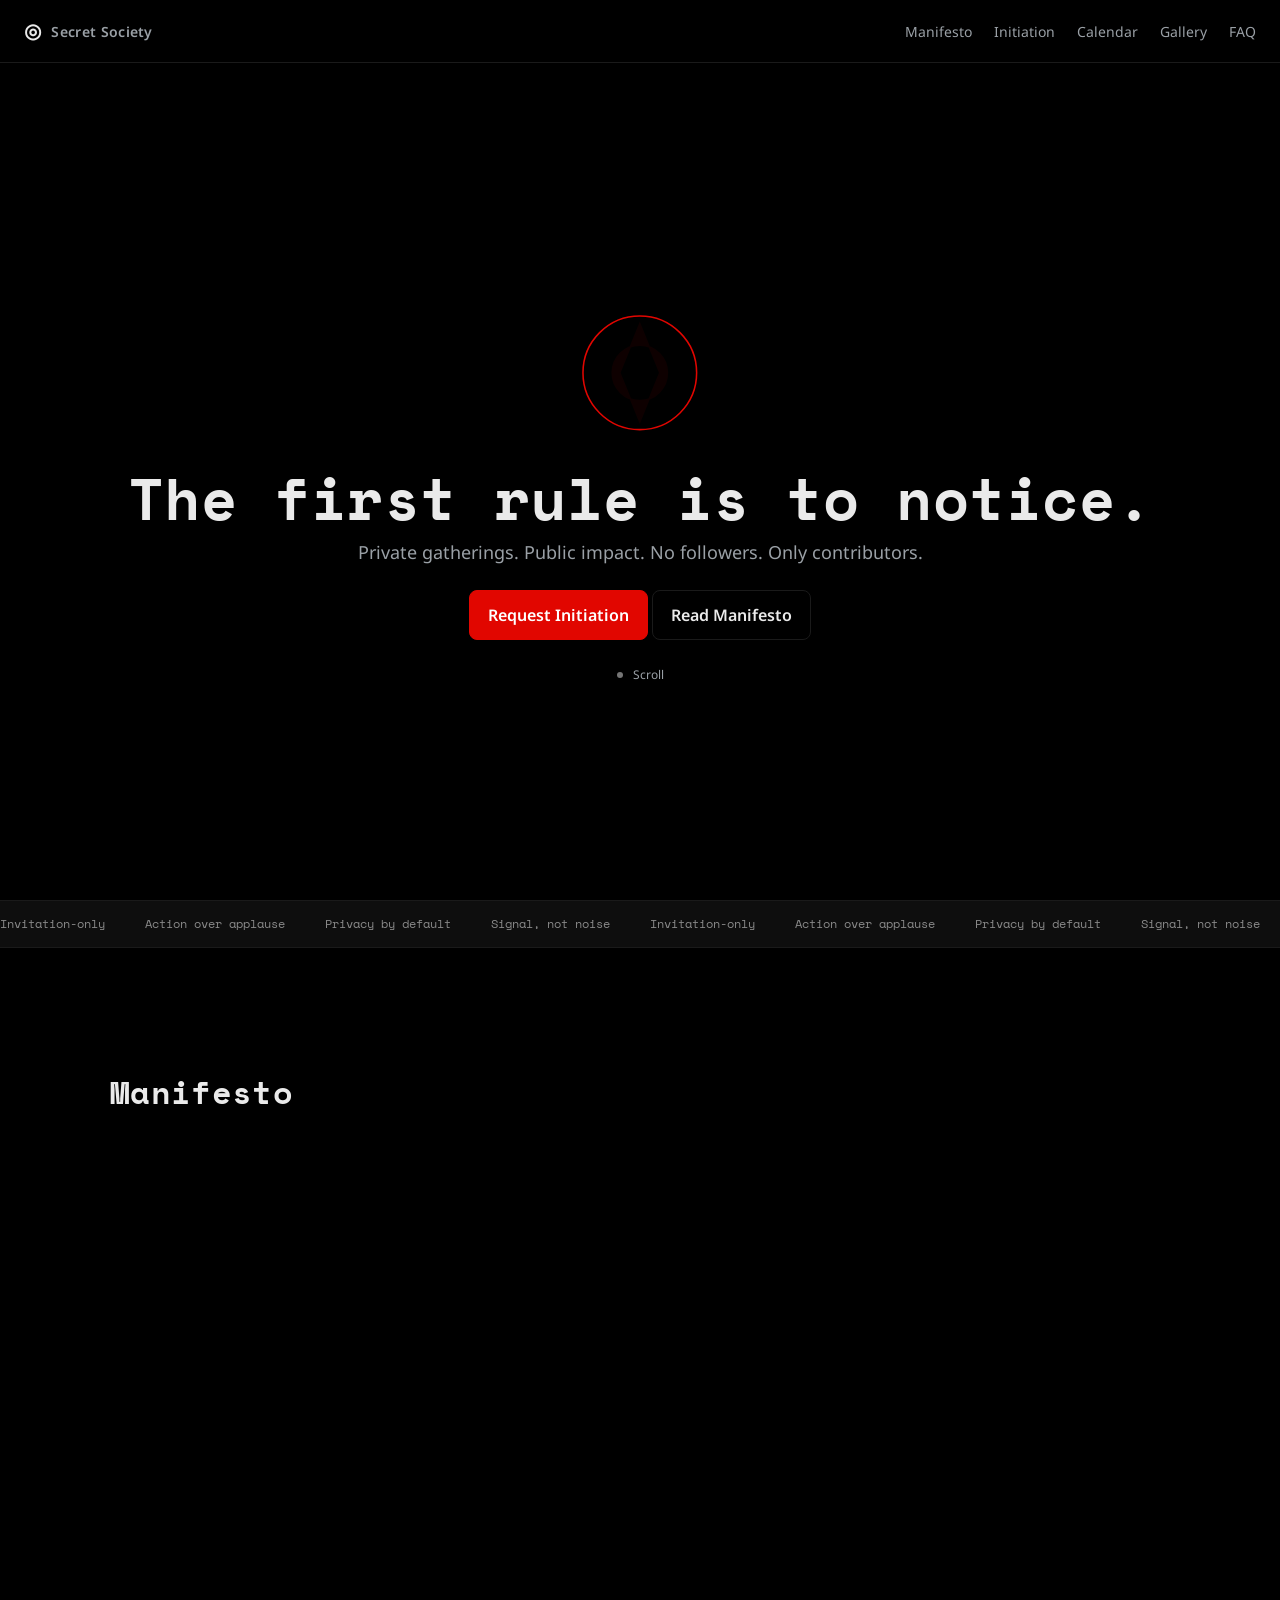
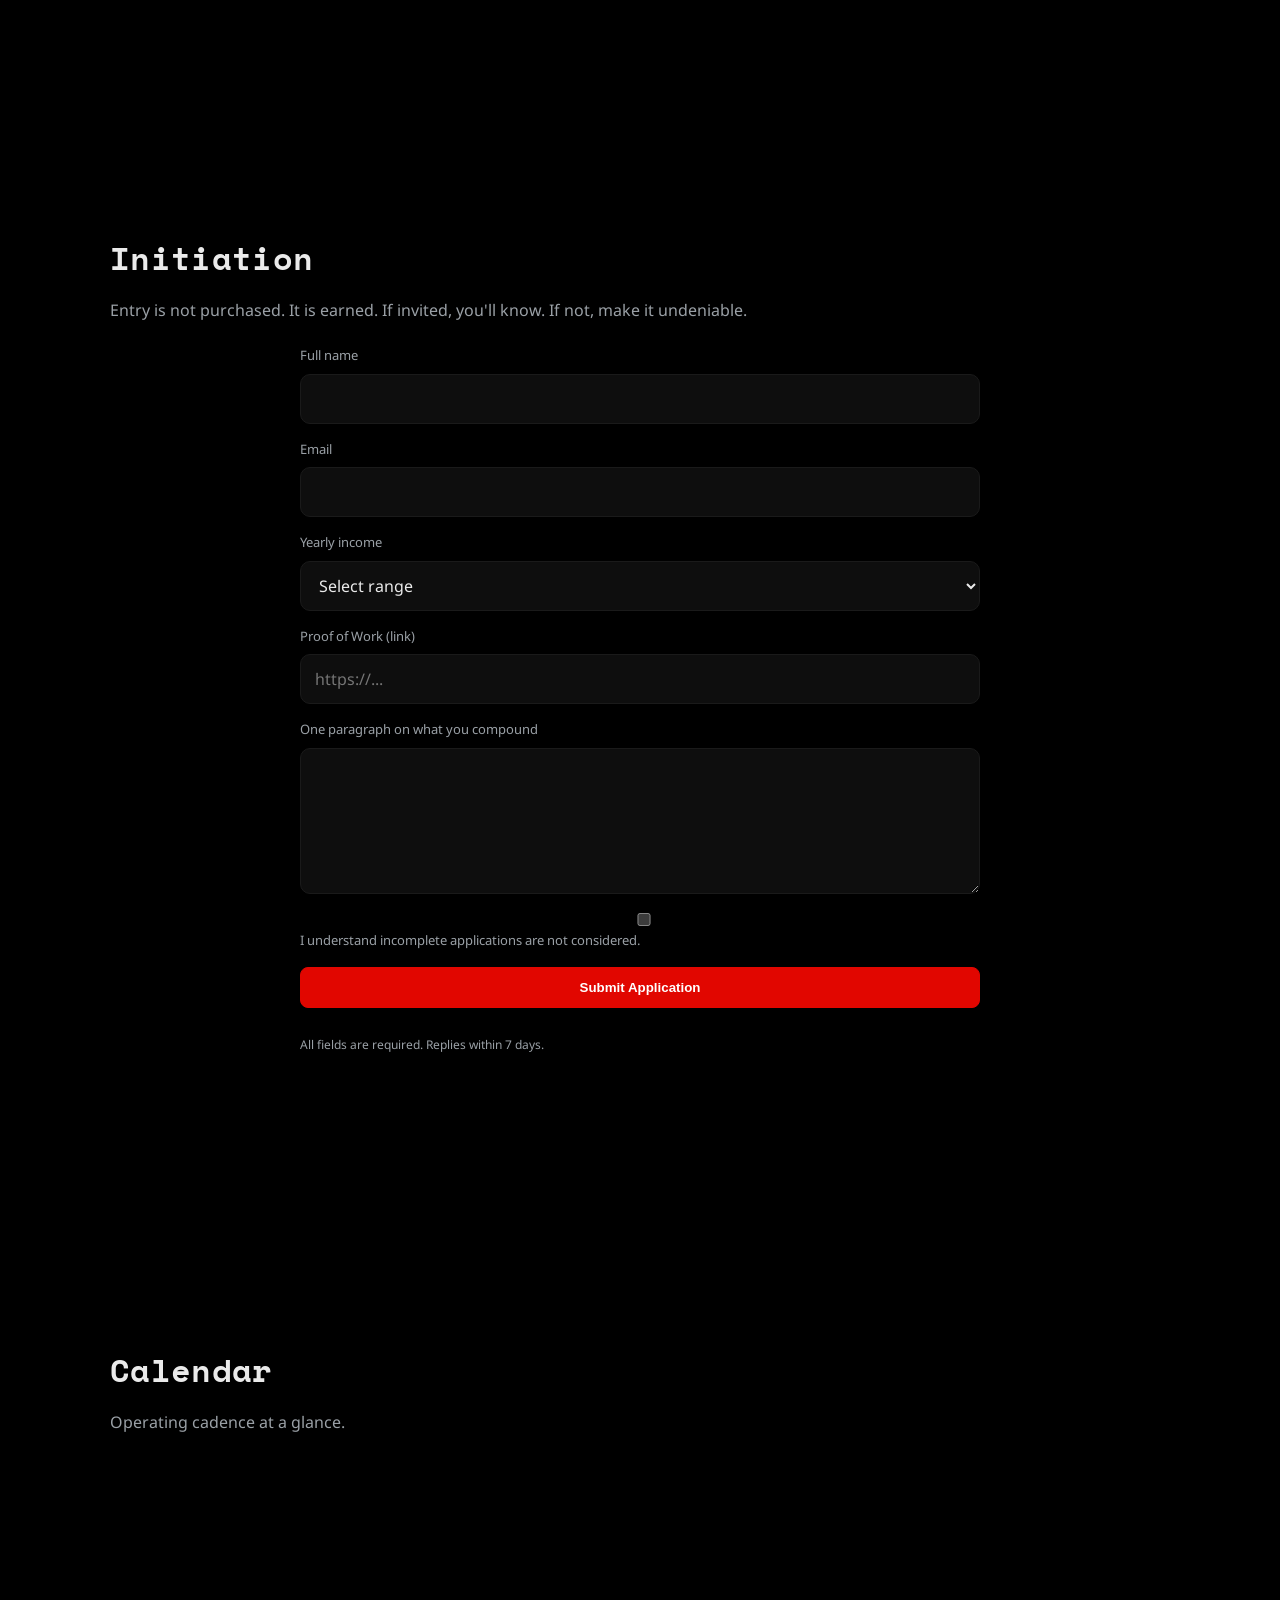
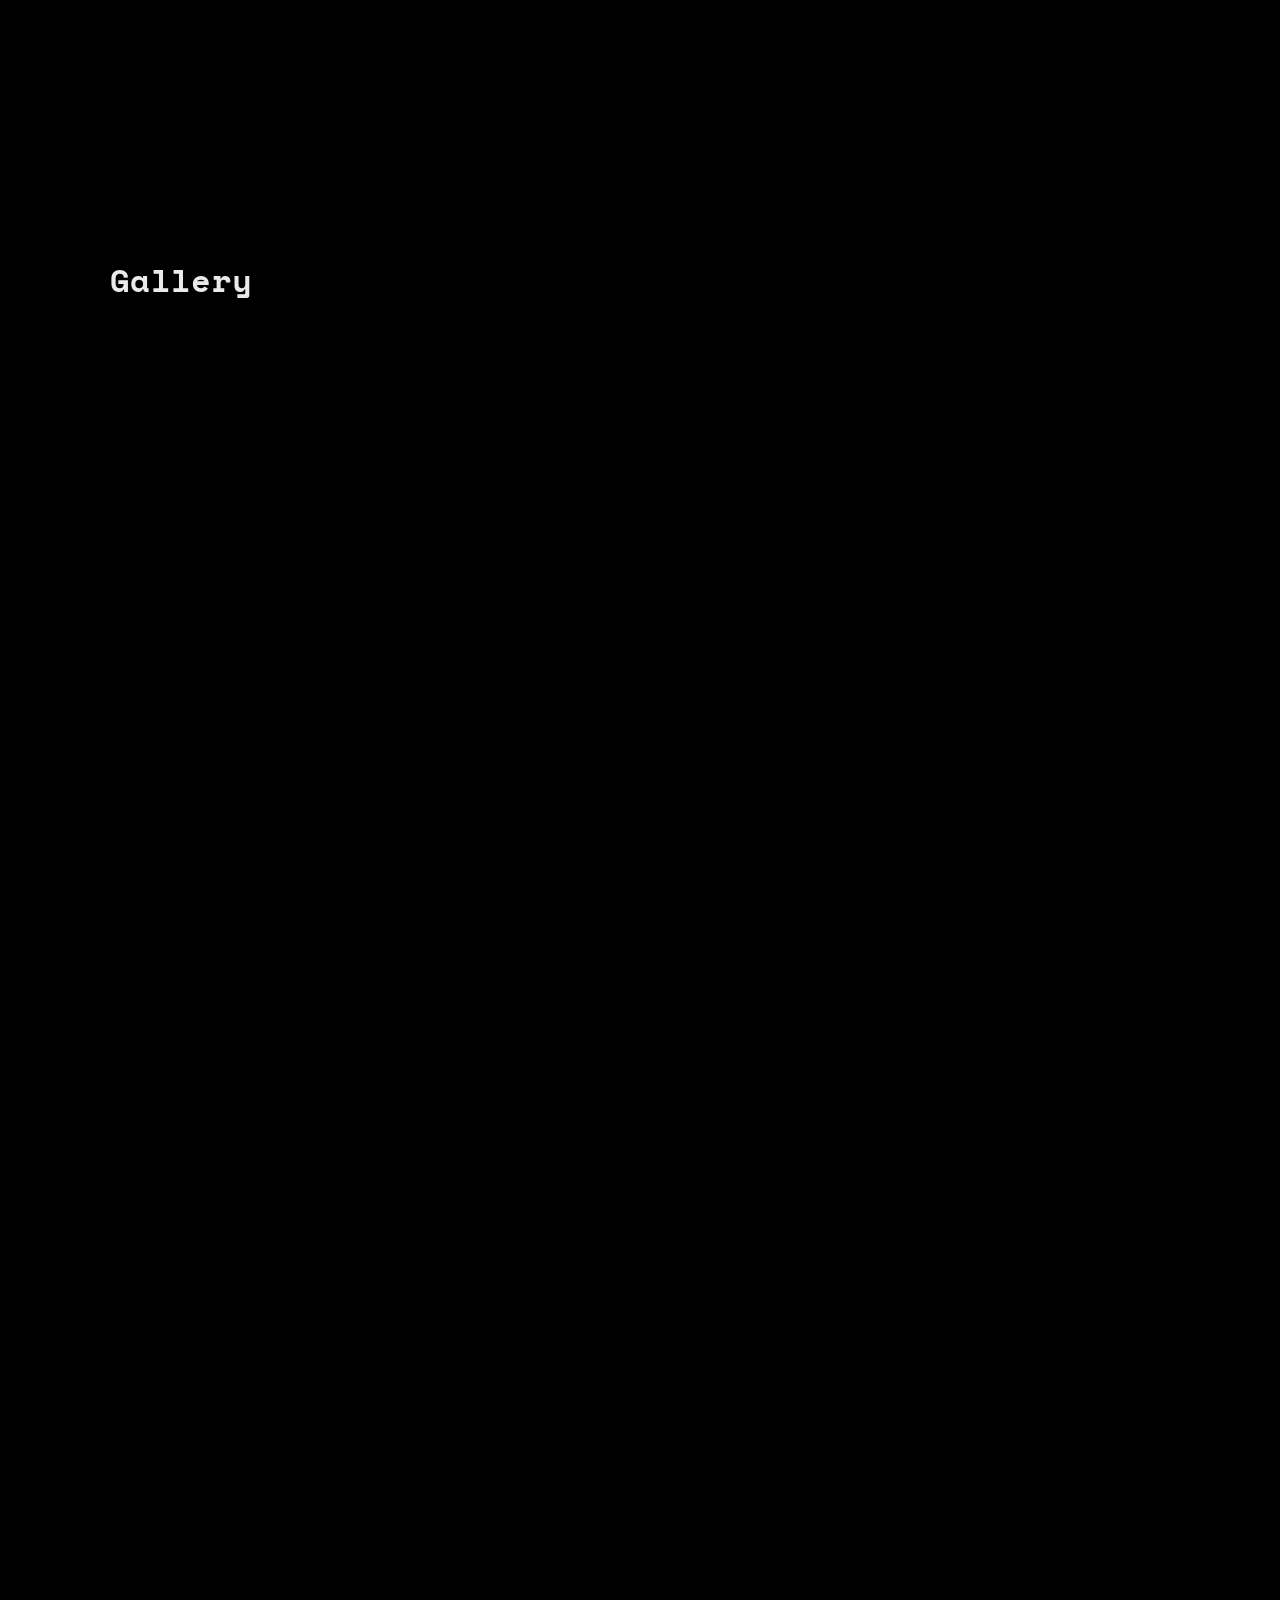
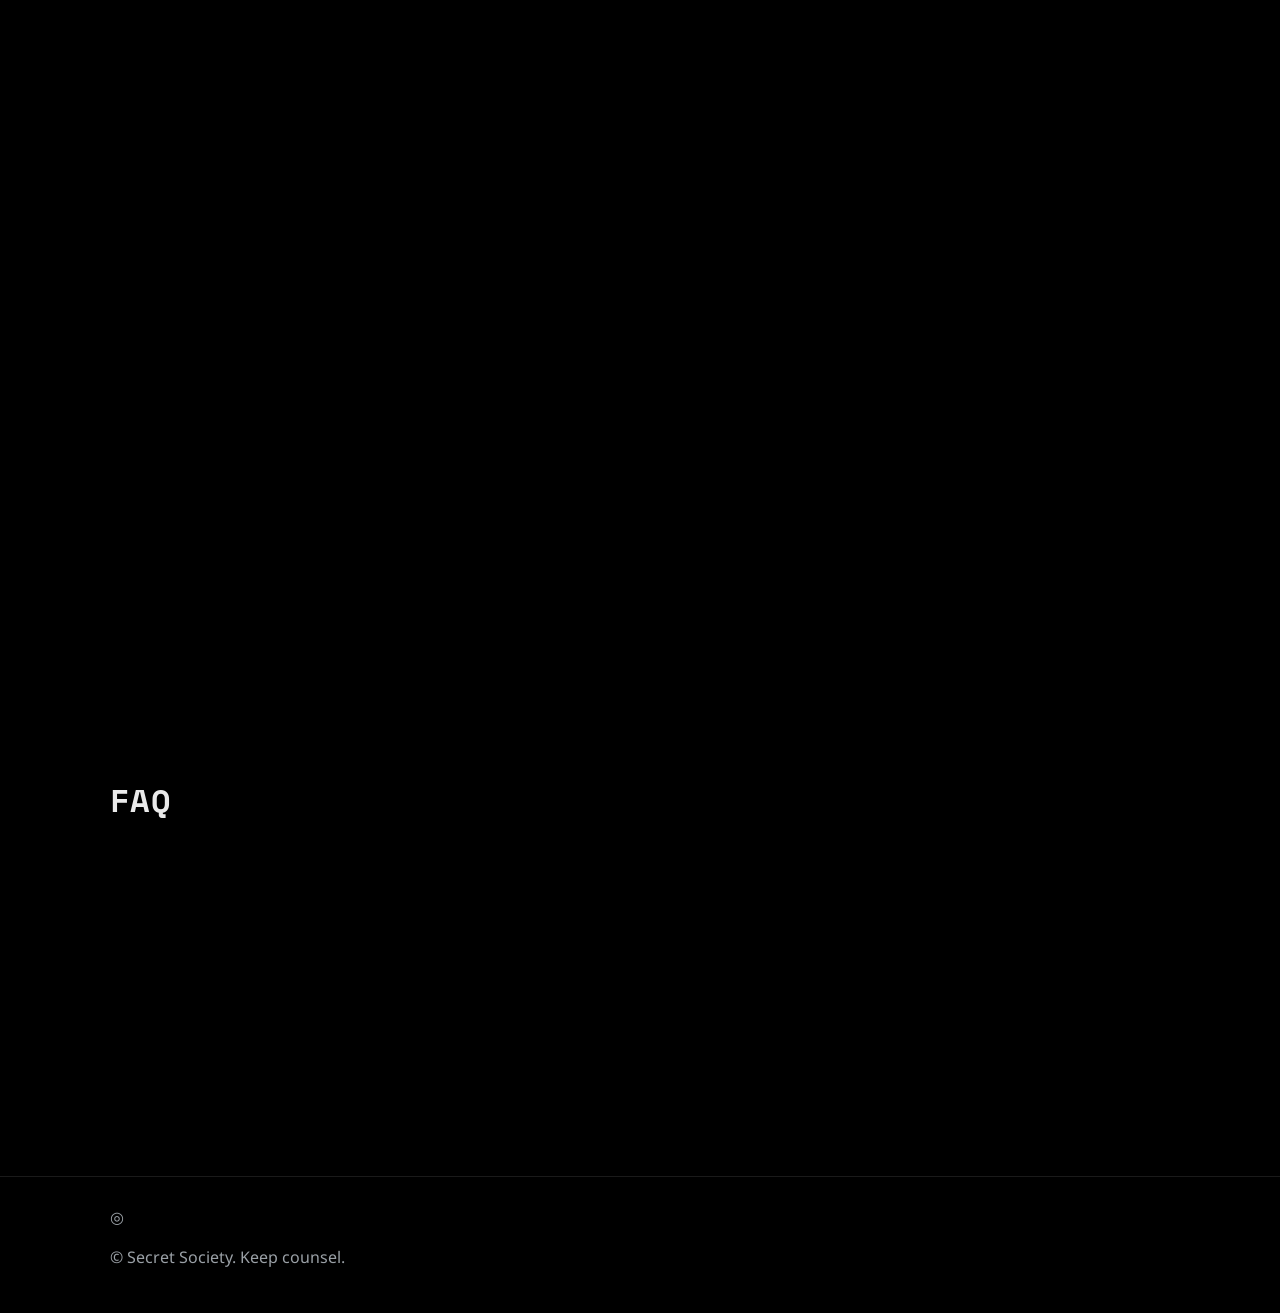
==== index.html @ 81a10cbd "v29: I want it to look EXACTLY like the websim site" ====
<!doctype html>
<html lang="en">
<head>
  <meta charset="utf-8" />
  <meta name="viewport" content="width=device-width, initial-scale=1" />
  <title>Secret Society</title>
  <meta name="description" content="An invitation-only collective. Read the manifesto. Consider initiation." />
  <meta name="color-scheme" content="dark">
  <style>html{background:#000;color:#eaeaea}body{background:#000;color:#eaeaea}</style>
  <!-- Fonts -->
  <link rel="preconnect" href="https://fonts.gstatic.com" crossorigin>
  <link href="https://fonts.googleapis.com/css2?family=Space+Mono:wght@400;700&family=Noto+Sans:wght@300;400;700&display=swap" rel="stylesheet">
  <link rel="stylesheet" href="./styles.css" />
  <!-- Import Map -->
  <script type="importmap">
  {
    "imports": {
      "three": "https://esm.sh/three@0.160.0",
      "gsap": "https://esm.sh/gsap@3.12.5",
      "@studio-freight/lenis": "https://esm.sh/@studio-freight/lenis@1.0.35"
    }
  }
  </script>
</head>
<body>
  <header class="site-header" role="banner">
    <a class="brand" href="#top" aria-label="Secret Society home">
      <span class="brand-mark" aria-hidden="true">◎</span>
      <span class="brand-text">Secret Society</span>
    </a>
    <nav class="site-nav" aria-label="Primary">
      <a href="#manifesto">Manifesto</a>
      <a href="#initiation">Initiation</a>
      <a href="#calendar">Calendar</a>
      <a href="#gallery">Gallery</a>
      <a href="#faq">FAQ</a>
    </nav>
  </header>

  <main id="top">
    <section class="hero" aria-label="Invitation">
      <div class="hero-canvas-wrap" aria-hidden="true">
        <canvas id="scene"></canvas>
      </div>
      <div class="hero-inner">
        <div class="sigil" aria-hidden="true">
          <svg viewBox="0 0 200 200" class="sigil-svg" role="img" aria-label="Society Sigil">
            <circle cx="100" cy="100" r="74" class="sigil-ring"></circle>
            <path class="sigil-mark" d="M100 36 L126 100 L100 164 L74 100 Z M100 64 A36 36 0 1 0 100 136 A36 36 0 1 0 100 64 Z"/>
          </svg>
        </div>
        <h1 class="headline">
          The first rule is to notice.
        </h1>
        <p class="subhead">
          Private gatherings. Public impact. No followers. Only contributors.
        </p>
        <div class="cta-row">
          <a href="#initiation" class="button primary">Request Initiation</a>
          <a href="#manifesto" class="button ghost">Read Manifesto</a>
        </div>
        <div class="scroll-cue" aria-hidden="true">
          <span class="dot"></span>
          <span class="label">Scroll</span>
        </div>
      </div>
    </section>

    <section class="marquee" aria-hidden="true">
      <div class="track">
        <span>Invitation-only</span>
        <span>Action over applause</span>
        <span>Privacy by default</span>
        <span>Signal, not noise</span>
        <span>Invitation-only</span>
        <span>Action over applause</span>
        <span>Privacy by default</span>
        <span>Signal, not noise</span>
      </div>
    </section>

    <section id="manifesto" class="section manifesto" aria-labelledby="manifesto-title">
      <div class="container">
        <h2 id="manifesto-title">Manifesto</h2>
        <ul class="tenets">
          <li data-reveal>We optimize for depth over volume.</li>
          <li data-reveal>We ship in public, coordinate in private.</li>
          <li data-reveal>We build leverage: tools, networks, knowledge.</li>
          <li data-reveal>We reject spectacle. We design for outcomes.</li>
          <li data-reveal>We are rigorous with time and generous with credit.</li>
          <li data-reveal>We choose compounding collaborations over transactions.</li>
          <li data-reveal>We keep counsel, never secrets that harm.</li>
        </ul>
      </div>
    </section>

    <section id="initiation" class="section initiation" aria-labelledby="initiation-title">
      <div class="container">
        <h2 id="initiation-title">Initiation</h2>
        <p class="lede">Entry is not purchased. It is earned. If invited, you'll know. If not, make it undeniable.</p>
        <form class="apply" aria-label="Request initiation form" action="/apply.php" method="post">
          <div class="field">
            <label for="name">Full name</label>
            <input id="name" name="name" type="text" autocomplete="name" required />
          </div>
          <div class="field">
            <label for="email">Email</label>
            <input id="email" name="email" type="email" autocomplete="email" required />
          </div>
          <div class="field">
            <label for="income">Yearly income</label>
            <select id="income" name="income" required>
              <option value="" selected disabled>Select range</option>
              <option>< $100k</option>
              <option>$100k – $250k</option>
              <option>$250k – $500k</option>
              <option>$500k – $1M</option>
              <option>> $1M</option>
            </select>
          </div>
          <div class="field">
            <label for="proof">Proof of Work (link)</label>
            <input id="proof" name="proof" type="url" placeholder="https://..." required />
          </div>
          <div class="field">
            <label for="note">One paragraph on what you compound</label>
            <textarea id="note" name="note" rows="5" required></textarea>
          </div>
          <div class="field">
            <label class="checkbox">
              <input type="checkbox" id="consent" name="consent" value="yes" required />
              I understand incomplete applications are not considered.
            </label>
          </div>
          <input type="text" name="website" id="website" aria-hidden="true" tabindex="-1" autocomplete="off" style="position:absolute;left:-9999px;opacity:0;">
          <button class="button primary" type="submit">Submit Application</button>
          <p class="form-note">All fields are required. Replies within 7 days.</p>
          <p class="form-status" aria-live="polite" role="status"></p>
        </form>
      </div>
    </section>

    <section id="calendar" class="section calendar" aria-labelledby="calendar-title">
      <div class="container">
        <h2 id="calendar-title">Calendar</h2>
        <p class="lede">Operating cadence at a glance.</p>
        <ul class="events" role="list">
          <li class="event" data-reveal>
            <span class="when">Monthly</span>
            <span class="title">The Quiet Room</span>
            <span class="desc">Confidential strategy. Devices sealed. Notes circulated internally.</span>
          </li>
          <li class="event" data-reveal>
            <span class="when">Quarterly</span>
            <span class="title">Field Test</span>
            <span class="desc">Ship a working artifact in 48 hours. No spectators.</span>
          </li>
          <li class="event" data-reveal>
            <span class="when">Ad hoc</span>
            <span class="title">Signals</span>
            <span class="desc">Rapid calls when timing outruns polish.</span>
          </li>
        </ul>
      </div>
    </section>

    <section id="gallery" class="section gallery" aria-labelledby="gallery-title">
      <div class="container">
        <h2 id="gallery-title">Gallery</h2>
        <div class="gallery-grid">
          <a class="item" href="./gallery-01.png" data-index="0" data-reveal><img src="./gallery-01.png" alt="Masked ball in candlelit hall"></a>
          <a class="item" href="./gallery-02.png" data-index="1" data-reveal><img src="./gallery-02.png" alt="Venetian masks and red velvet room"></a>
          <a class="item" href="./gallery-03.png" data-index="2" data-reveal><img src="./gallery-03.png" alt="Gold-trimmed mirrors and silhouettes"></a>
          <a class="item" href="./gallery-04.png" data-index="3" data-reveal><img src="./gallery-04.png" alt="Grand chandelier over secret banquet"></a>
          <a class="item" href="./gallery-05.png" data-index="4" data-reveal><img src="./gallery-05.png" alt="Procession of cloaked figures"></a>
          <a class="item" href="./gallery-06.png" data-index="5" data-reveal><img src="./gallery-06.png" alt="Opulent staircase, masked guests"></a>
          <a class="item" href="./gallery-07.png" data-index="6" data-reveal><img src="./gallery-07.png" alt="Candlelit library gathering"></a>
          <a class="item" href="./gallery-08.png" data-index="7" data-reveal><img src="./gallery-08.png" alt="Gilded room, ritual circle"></a>
          <a class="item" href="./gallery-09.png" data-index="8" data-reveal><img src="./gallery-09.png" alt="Black and gold ballroom"></a>
          <a class="item" href="./gallery-10.png" data-index="9" data-reveal><img src="./gallery-10.png" alt="Close-up of ornate Venetian mask on velvet"></a>
          <a class="item" href="./gallery-11.png" data-index="10" data-reveal><img src="./gallery-11.png" alt="Marble hall, hooded figures"></a>
          <a class="item" href="./gallery-12.png" data-index="11" data-reveal><img src="./gallery-12.png" alt="Silver tray with masks and gloves at a lavish party"></a>
          <a class="item" href="./gallery-13.png" data-index="12" data-reveal><img src="./gallery-13.png" alt="Moonlit palazzo courtyard, masked guests by fountain"></a>
          <a class="item" href="./gallery-14.png" data-index="13" data-reveal><img src="./gallery-14.png" alt="Secret toasts under chandeliers"></a>
          <a class="item" href="./gallery-15.png" data-index="14" data-reveal><img src="./gallery-15.png" alt="Ornate door with sigil"></a>
        </div>
      </div>
    </section>

    <section id="faq" class="section faq" aria-labelledby="faq-title">
      <div class="container">
        <h2 id="faq-title">FAQ</h2>
        <div class="accordion" role="list">
          <details class="item" data-reveal>
            <summary>Who runs this?</summary>
            <p>Operators across disciplines. No figureheads. Stewarded, not owned.</p>
          </details>
          <details class="item" data-reveal>
            <summary>What's the cost?</summary>
            <p>Contribution. Financial support is optional, never primary.</p>
          </details>
          <details class="item" data-reveal>
            <summary>Is this a DAO, club, or brand?</summary>
            <p>None of the above. It's a working network for people who build.</p>
          </details>
          <details class="item" data-reveal>
            <summary>How do I increase my odds?</summary>
            <p>Show your work, compound relationships, help first, ask later.</p>
          </details>
        </div>
      </div>
    </section>
  </main>

  <footer class="site-footer" role="contentinfo">
    <div class="container">
      <p class="footmark" aria-hidden="true"><a href="./puzzle.html" aria-label="Cipher access" style="color:inherit;text-decoration:none;">◎</a></p>
      <p>© <span id="year"></span> Secret Society. Keep counsel.</p>
    </div>
  </footer>

  <div id="lightbox" role="dialog" aria-modal="true" aria-label="Image viewer" hidden>
    <button class="lb-btn lb-close" aria-label="Close">×</button>
    <button class="lb-btn lb-prev" aria-label="Previous">‹</button>
    <img class="lb-img" alt="">
    <button class="lb-btn lb-next" aria-label="Next">›</button>
  </div>

  <script type="module" src="./app.js"></script>
<script defer src="https://static.cloudflareinsights.com/beacon.min.js/v8c78df7c7c0f484497ecbca7046644da1771523124516" integrity="sha512-8DS7rgIrAmghBFwoOTujcf6D9rXvH8xm8JQ1Ja01h9QX8EzXldiszufYa4IFfKdLUKTTrnSFXLDkUEOTrZQ8Qg==" data-cf-beacon='{"version":"2024.11.0","token":"4c6229722a6346bc8eb5cb0e5eae5d41","server_timing":{"name":{"cfCacheStatus":true,"cfEdge":true,"cfExtPri":true,"cfL4":true,"cfOrigin":true,"cfSpeedBrain":true},"location_startswith":null}}' crossorigin="anonymous"></script>
</body>
</html>
---- styles.css ----
:root { --bg: #000; --fg: #eaeaea; --muted:#9aa0a6; --line:#1a1a1a; --accent:#e10600; }
* { box-sizing: border-box; }
html, body { min-height: 100%; }
body {
  margin: 0; background: var(--bg); color: var(--fg);
  font-family: "Noto Sans", system-ui, -apple-system, Segoe UI, Roboto, sans-serif;
  line-height: 1.5; -webkit-font-smoothing: antialiased; text-rendering: optimizeLegibility;
  overflow-x: hidden;
}
a { color: var(--fg); text-decoration: none; }
.container { width: min(1100px, 92vw); margin: 0 auto; padding: 0 20px; }

.site-header {
  position: fixed; top: 0; left: 0; right: 0; z-index: 20;
  display: flex; justify-content: space-between; align-items: center;
  padding: 16px 24px; border-bottom: 1px solid var(--line); background: linear-gradient(to bottom, rgba(0,0,0,0.9), rgba(0,0,0,0.3) 60%, rgba(0,0,0,0));
  backdrop-filter: blur(6px);
}
.brand { display: inline-flex; gap: 10px; align-items: center; letter-spacing: .02em; }
.brand-mark { font-family: "Space Mono", monospace; font-weight: 700; font-size: 20px; }
.brand-text { font-weight: 600; font-size: 14px; color: var(--muted); }
.site-nav a { margin-left: 18px; font-size: 14px; color: var(--muted); }
.site-nav a:hover { color: var(--fg); }

.hero { position: relative; min-height: 100svh; display: grid; place-items: center; padding-top: 80px; overflow: hidden; }
.hero-canvas-wrap { position: absolute; inset: 0; }
#scene { width: 100%; height: 100%; display: block; }
.hero-inner { position: relative; z-index: 2; text-align: center; padding: 40px 20px; }
.sigil { width: clamp(90px, 12vw, 160px); margin: 0 auto 18px; color: var(--accent); }
.sigil-svg { display: block; width: 100%; height: auto; }
.sigil-ring, .sigil-mark { fill: none; stroke: var(--accent); stroke-width: 2; }
.sigil-mark { fill: var(--accent); opacity: .06; }

.headline { font-size: clamp(28px, 4.6vw, 64px); line-height: 1.05; margin: 10px 0 10px; letter-spacing: -0.01em; }
.subhead { color: var(--muted); margin: 0 0 24px; font-size: clamp(14px, 1.6vw, 18px); }

.button { display: inline-block; padding: 12px 18px; border-radius: 8px; font-weight: 600; border: 1px solid var(--line); transition: transform .15s ease, background-color .2s ease, border-color .2s ease; }
.button.primary { background: var(--accent); color: #fff; border-color: var(--accent); }
.button.ghost { background: transparent; color: var(--fg); }
.button:hover { border-color: #2a2a2a; }
.button:active { transform: none; }

.button.primary:hover { border-color: var(--accent); box-shadow: 0 0 12px rgba(225,6,0,.35); }

.scroll-cue { display: inline-flex; gap: 10px; align-items: center; justify-content: center; margin-top: 26px; color: var(--muted); font-size: 12px; }
.scroll-cue .dot { width: 6px; height: 6px; border-radius: 50%; background: var(--fg); opacity: .5; animation: pulse 1.8s ease-in-out infinite; }
@keyframes pulse { 0%,100%{ opacity:.2; transform: translateY(0);} 50%{ opacity:1; transform: translateY(4px);} }

.marquee { border-block: 1px solid var(--line); overflow: hidden; background: #0e0e0e; }
.marquee .track { display: flex; gap: 40px; padding: 14px 0; white-space: nowrap; animation: slide 28s linear infinite; color: #bdbdbd; font-family: "Space Mono", monospace; font-size: 12px; }
@keyframes slide { 0% { transform: translateX(0); } 100% { transform: translateX(-50%); } }
.marquee .track span { opacity: .7; }

.section { padding: clamp(60px, 12vw, 120px) 0; }
.section h2, .headline, .event .title { font-family: "Space Mono", monospace; letter-spacing: .01em; }
.section h2 { font-size: clamp(22px, 3vw, 32px); margin: 0 0 16px; }
.lede { color: var(--muted); margin: 0 0 24px; }

.manifesto .tenets { list-style: none; margin: 0; padding: 0; display: grid; gap: 14px; }
.manifesto .tenets li { padding: 14px 16px; border: 1px solid var(--line); border-radius: 12px; background: #0d0d0d; }

.initiation .apply { display: grid; gap: 16px; max-width: 680px; margin: 0 auto; }
.field { display: grid; gap: 8px; }
label { font-size: 13px; color: var(--muted); }
input, textarea, select {
  width: 100%; background: #0e0e0e; color: var(--fg); border: 1px solid var(--line);
  border-radius: 10px; padding: 12px 14px; font: inherit; outline: none; transition: border-color .2s ease, box-shadow .2s ease;
}
input:focus, textarea:focus { border-color: #2a2a2a; box-shadow: 0 0 0 4px rgba(255,255,255,0.03); }
.form-note { color: var(--muted); font-size: 12px; }
.form-status { min-height: 18px; color: var(--muted); font-size: 12px; margin-top: -6px; }

.calendar .events { display: grid; grid-template-columns: repeat(auto-fit, minmax(280px, 1fr)); gap: 16px; overflow: visible; padding-bottom: 0; }
.event { display: grid; gap: 6px; padding: 16px; border: 1px solid var(--line); border-radius: 12px; background: #0d0d0d; align-content: start; }
.event .when { text-transform: uppercase; letter-spacing: .08em; opacity: .8; }
.event .title { font-weight: 700; }
.event .desc { color: var(--muted); overflow-wrap: anywhere; hyphens: auto; }

.faq .accordion .item { padding: 14px 16px; border: 1px solid var(--line); border-radius: 12px; background: #0d0d0d; }
.faq summary { cursor: pointer; list-style: none; }
.faq summary::-webkit-details-marker { display:none; }
.faq summary { display:flex; justify-content: space-between; align-items:center; }
.faq details[open] { background:#0f0f0f; }

.site-footer { border-top: 1px solid var(--line); padding: 28px 0; color: var(--muted); }
.footmark { font-family: "Space Mono", monospace; margin: 0 0 6px; }

[data-reveal] { opacity: 0; transform: translateY(8px); transition: opacity .5s ease, transform .5s ease; }
[data-reveal].is-visible { opacity: 1; transform: translateY(0); }

.gallery-grid { column-count: 3; column-gap: 12px; }
.gallery .item { display: inline-block; width: 100%; margin: 0 0 12px; border: 1px solid var(--line); border-radius: 12px; overflow: hidden; background: #0d0d0d; }
.gallery .item img { width: 100%; height: auto; display: block; transition: transform .25s ease, opacity .25s ease; }
.gallery .item:hover img { transform: scale(1.02); opacity: .95; }

/* Lightbox */
#lightbox { position: fixed; inset: 0; background: rgba(0,0,0,0.85); display: none; align-items: center; justify-content: center; gap: 12px; z-index: 60; }
#lightbox.open { display: flex; }
.lb-img { max-width: 90vw; max-height: 82vh; border-radius: 12px; border: 1px solid var(--line); background: #0b0b0b; }
.lb-btn { position: fixed; top: 20px; background: #111; color: var(--fg); border: 1px solid var(--line); border-radius: 10px; padding: 8px 12px; cursor: pointer; }
.lb-close { right: 20px; }
.lb-prev { left: 20px; top: 50%; transform: translateY(-50%); }
.lb-next { right: 20px; top: 50%; transform: translateY(-50%); }

/* Responsive */
@media (max-width: 720px) {
  .site-nav { display: none; }
  .event { grid-template-columns: 1fr; }
}
@media (max-width: 900px) {
  .gallery-grid { column-count: 2; }
  .calendar .events { grid-template-columns: 1fr; }
}
@media (max-width: 560px) {
  .gallery-grid { column-count: 1; }
}
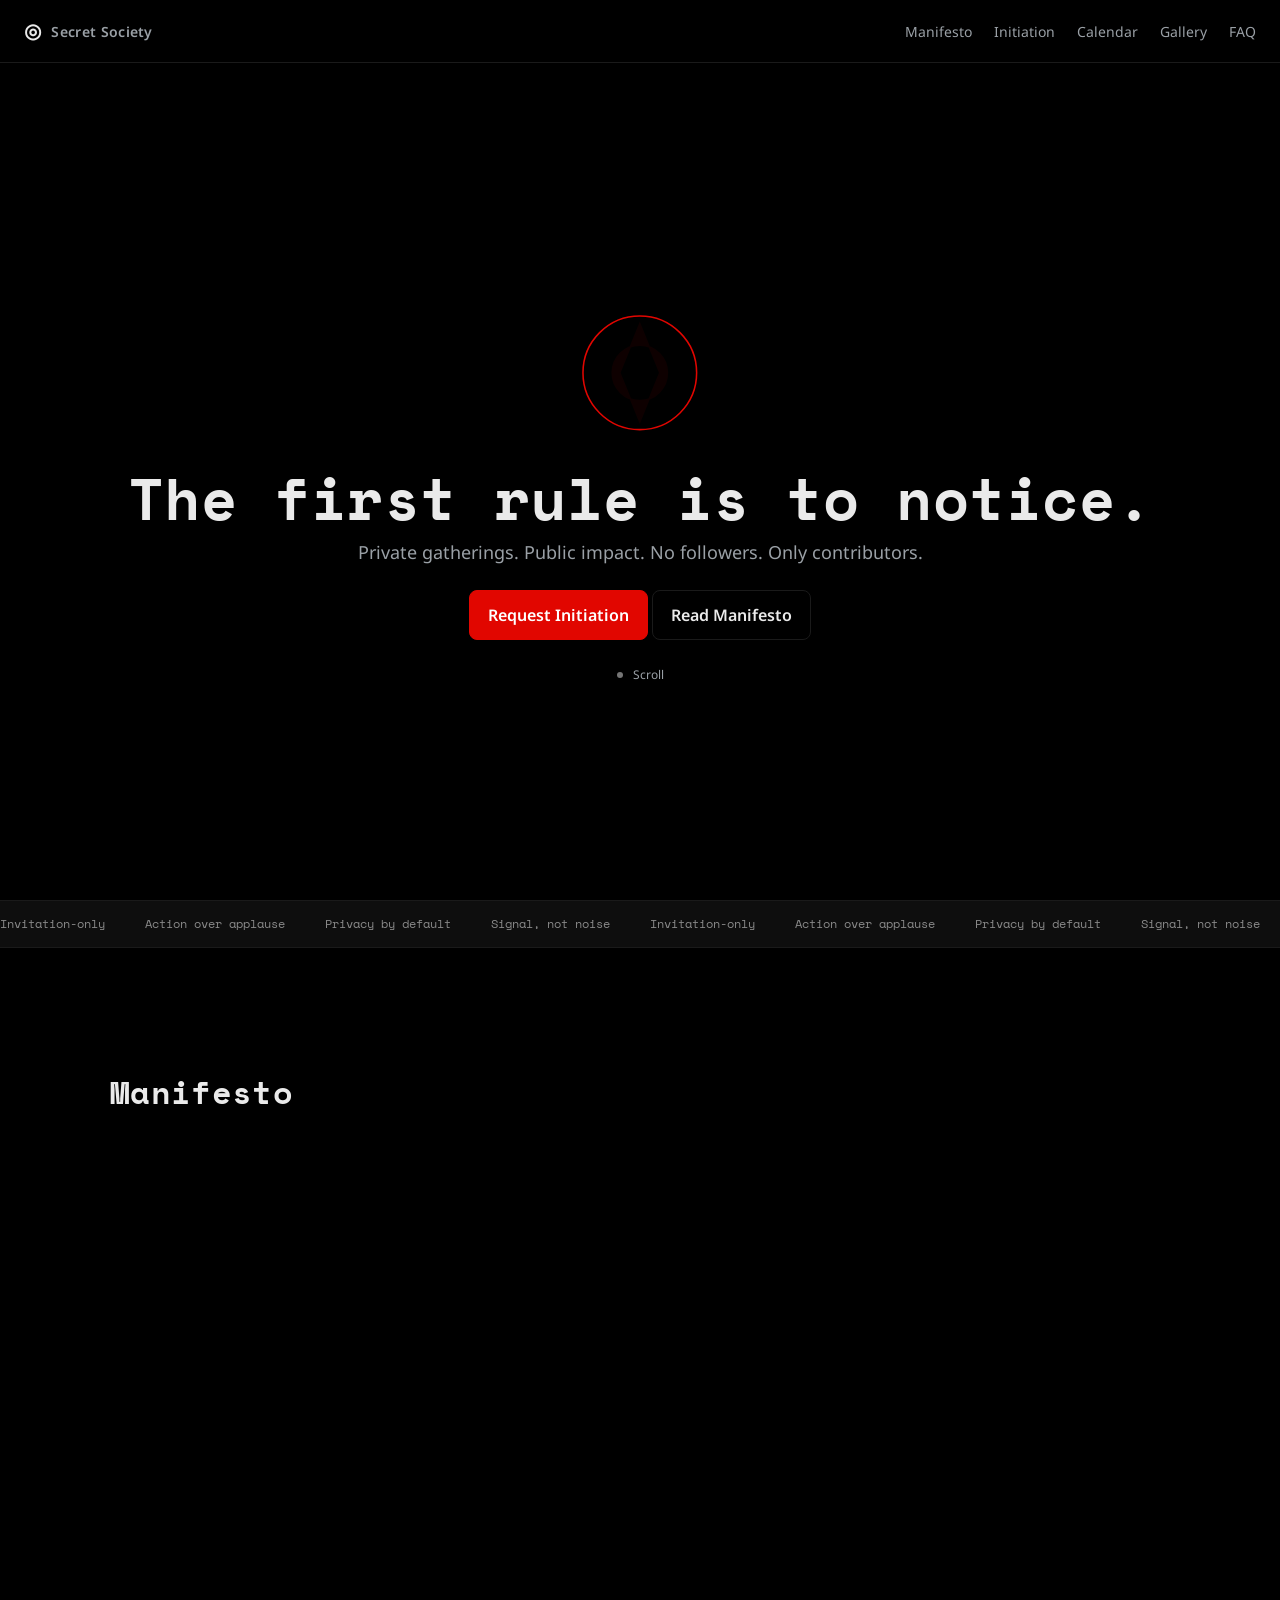
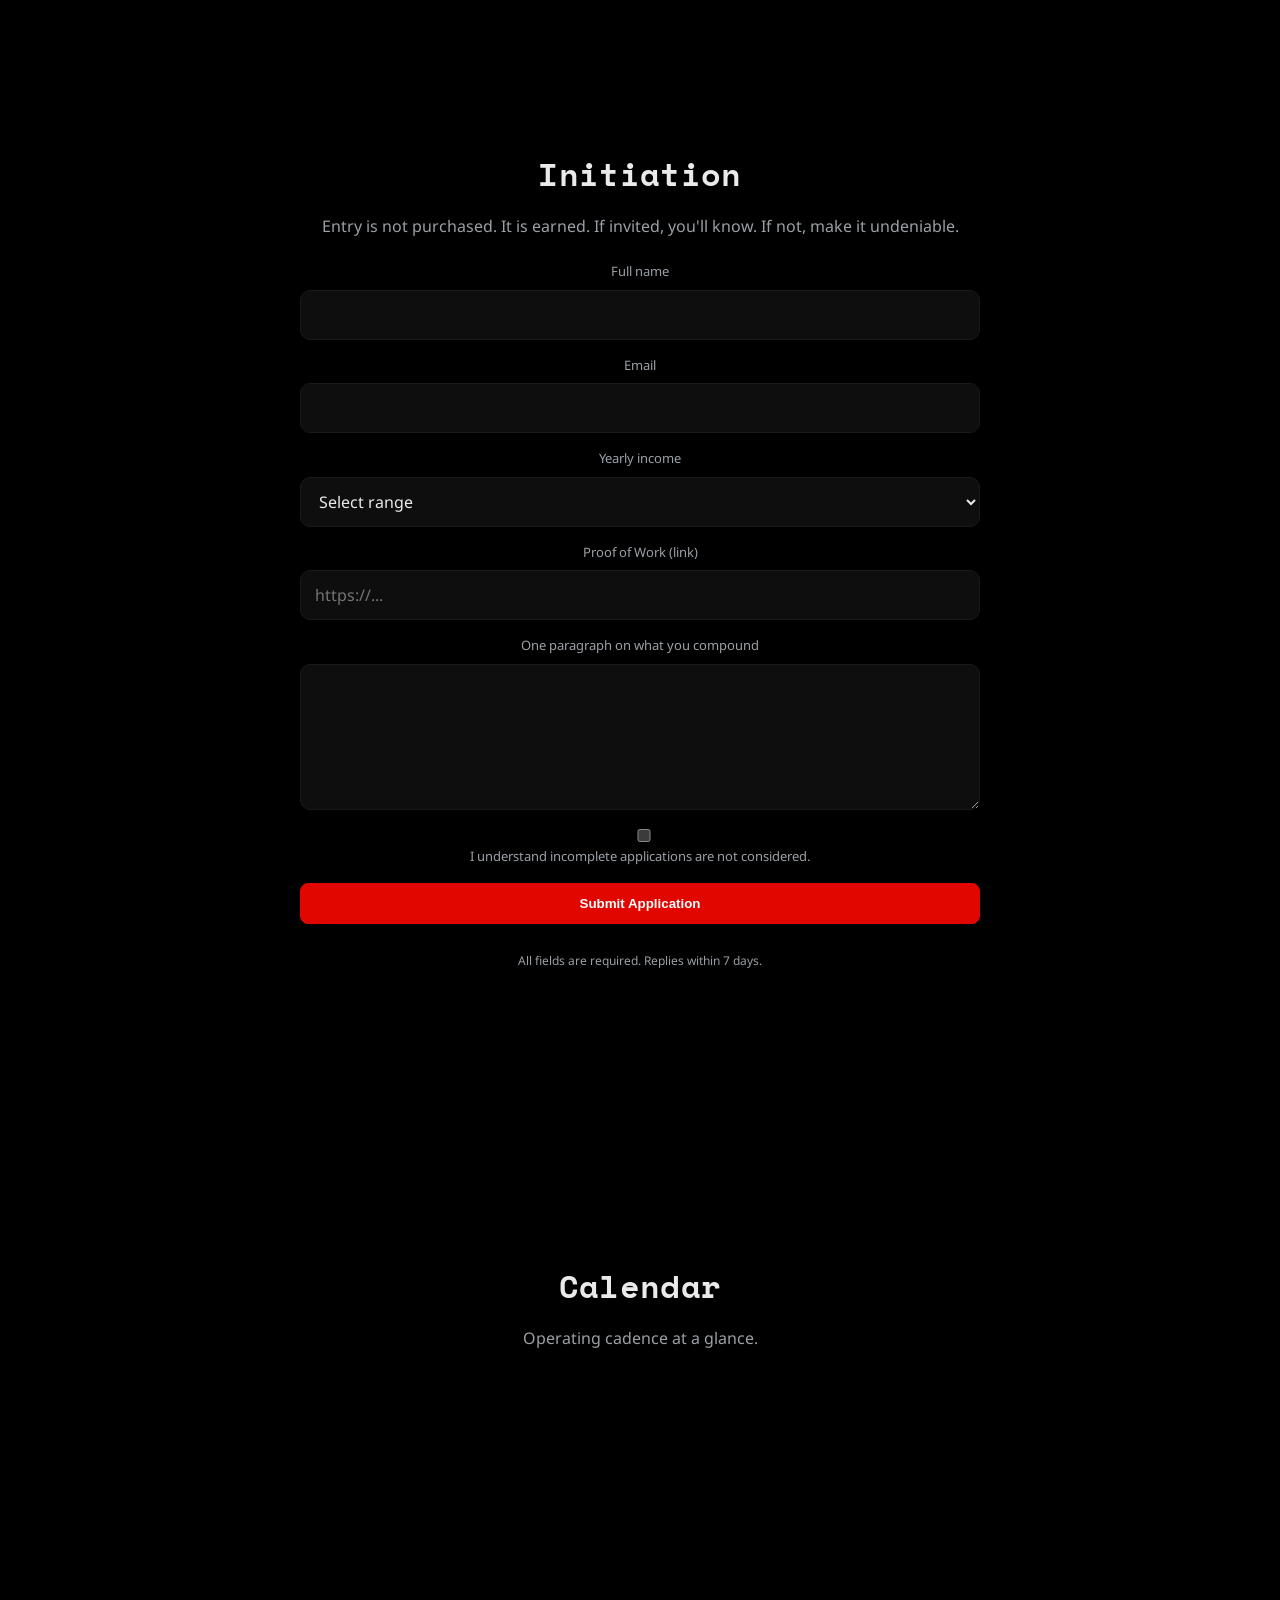
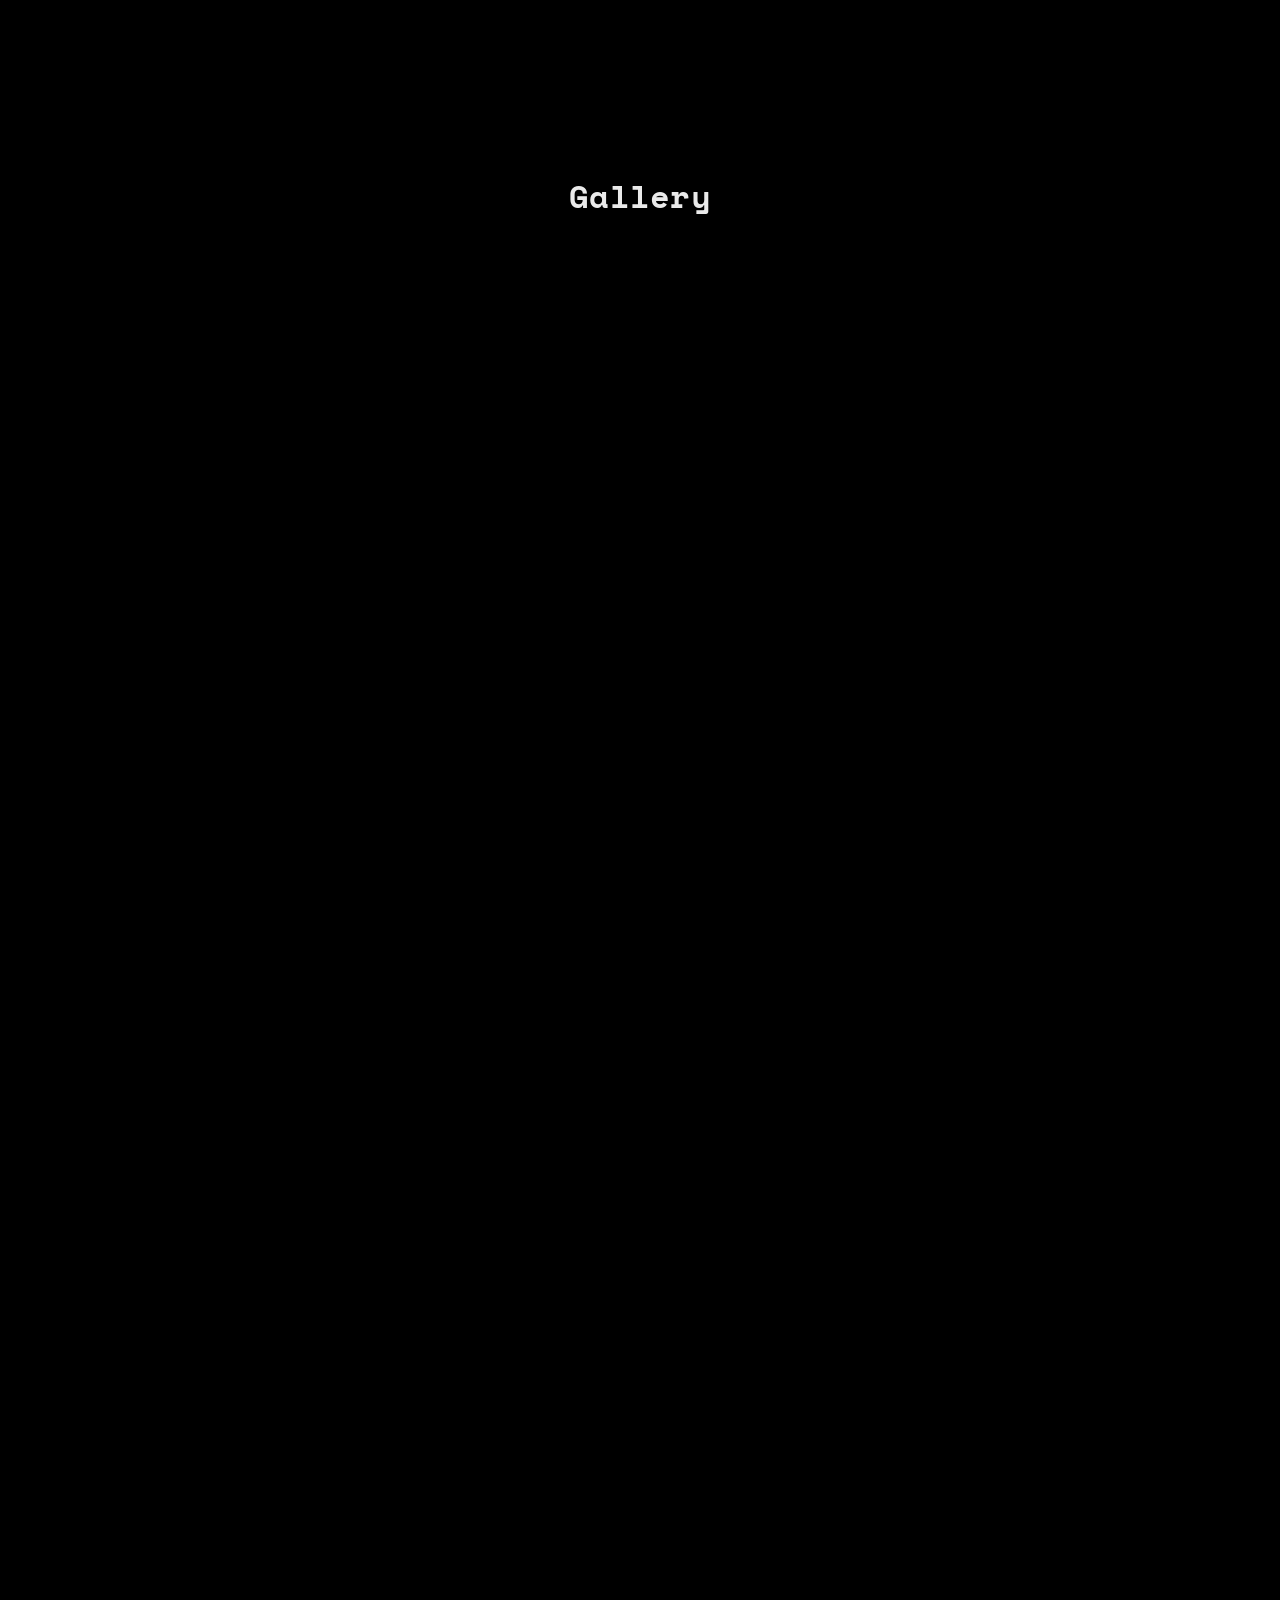
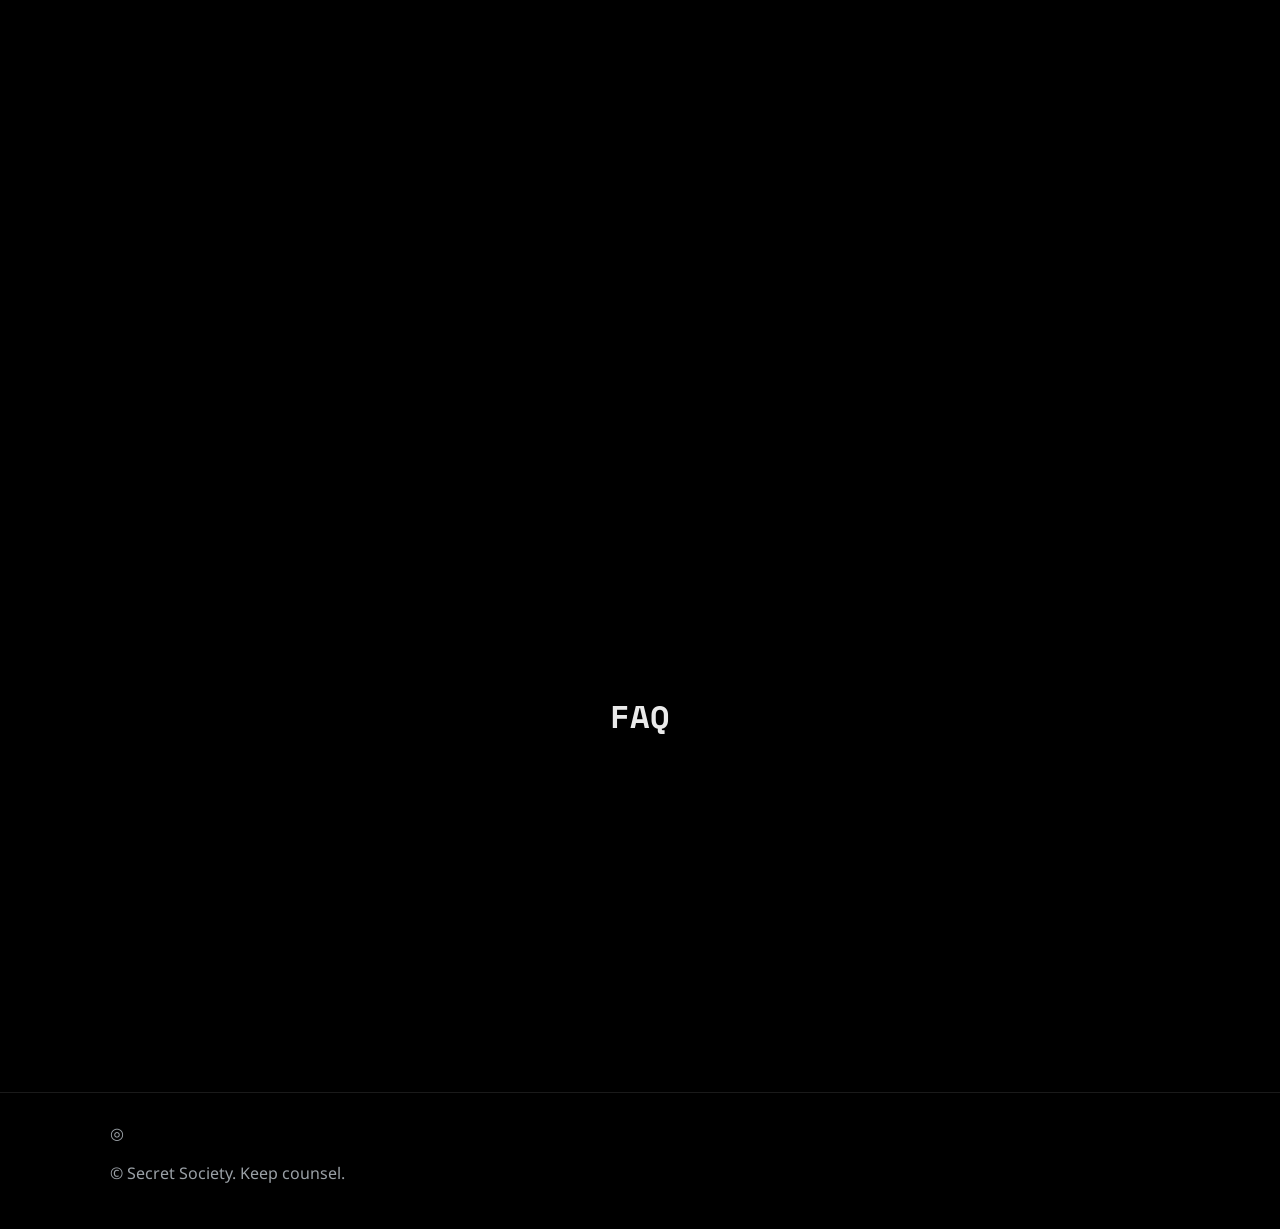
==== commit ec6e1059: "v33: User Selection: <section class="marquee" aria-hidden="true" w-tid="81">       <div class="track" ====
--- a/index.html
+++ b/index.html
@@ -76,6 +76,8 @@
         <span>Action over applause</span>
         <span>Privacy by default</span>
         <span>Signal, not noise</span>
+        <span>Obscura ✶</span><span>Σ Protocol</span><span>▲ ◎ △</span><span>Silence > Signal</span>
+        <span>Seven Candles</span><span>RAIL·73·11·5</span><span>The Code is the Prayer</span><span>☉ Threshold</span>
       </div>
     </section>
 
--- a/styles.css
+++ b/styles.css
@@ -48,15 +48,18 @@
 
 .marquee { border-block: 1px solid var(--line); overflow: hidden; background: #0e0e0e; }
 .marquee .track { display: flex; gap: 40px; padding: 14px 0; white-space: nowrap; animation: slide 28s linear infinite; color: #bdbdbd; font-family: "Space Mono", monospace; font-size: 12px; }
-@keyframes slide { 0% { transform: translateX(0); } 100% { transform: translateX(-50%); } }
+@keyframes slide { 0% { transform: translateX(100%); } 100% { transform: translateX(-50%); } }
 .marquee .track span { opacity: .7; }
 
 .section { padding: clamp(60px, 12vw, 120px) 0; }
+.section .container { text-align: center; }
 .section h2, .headline, .event .title { font-family: "Space Mono", monospace; letter-spacing: .01em; }
 .section h2 { font-size: clamp(22px, 3vw, 32px); margin: 0 0 16px; }
 .lede { color: var(--muted); margin: 0 0 24px; }
 
-.manifesto .tenets { list-style: none; margin: 0; padding: 0; display: grid; gap: 14px; }
+.manifesto .container { text-align: left; }
+.manifesto .tenets { max-width: 800px; margin: 0 auto; }
+.manifesto .tenets li { text-align: left; }
 .manifesto .tenets li { padding: 14px 16px; border: 1px solid var(--line); border-radius: 12px; background: #0d0d0d; }
 
 .initiation .apply { display: grid; gap: 16px; max-width: 680px; margin: 0 auto; }
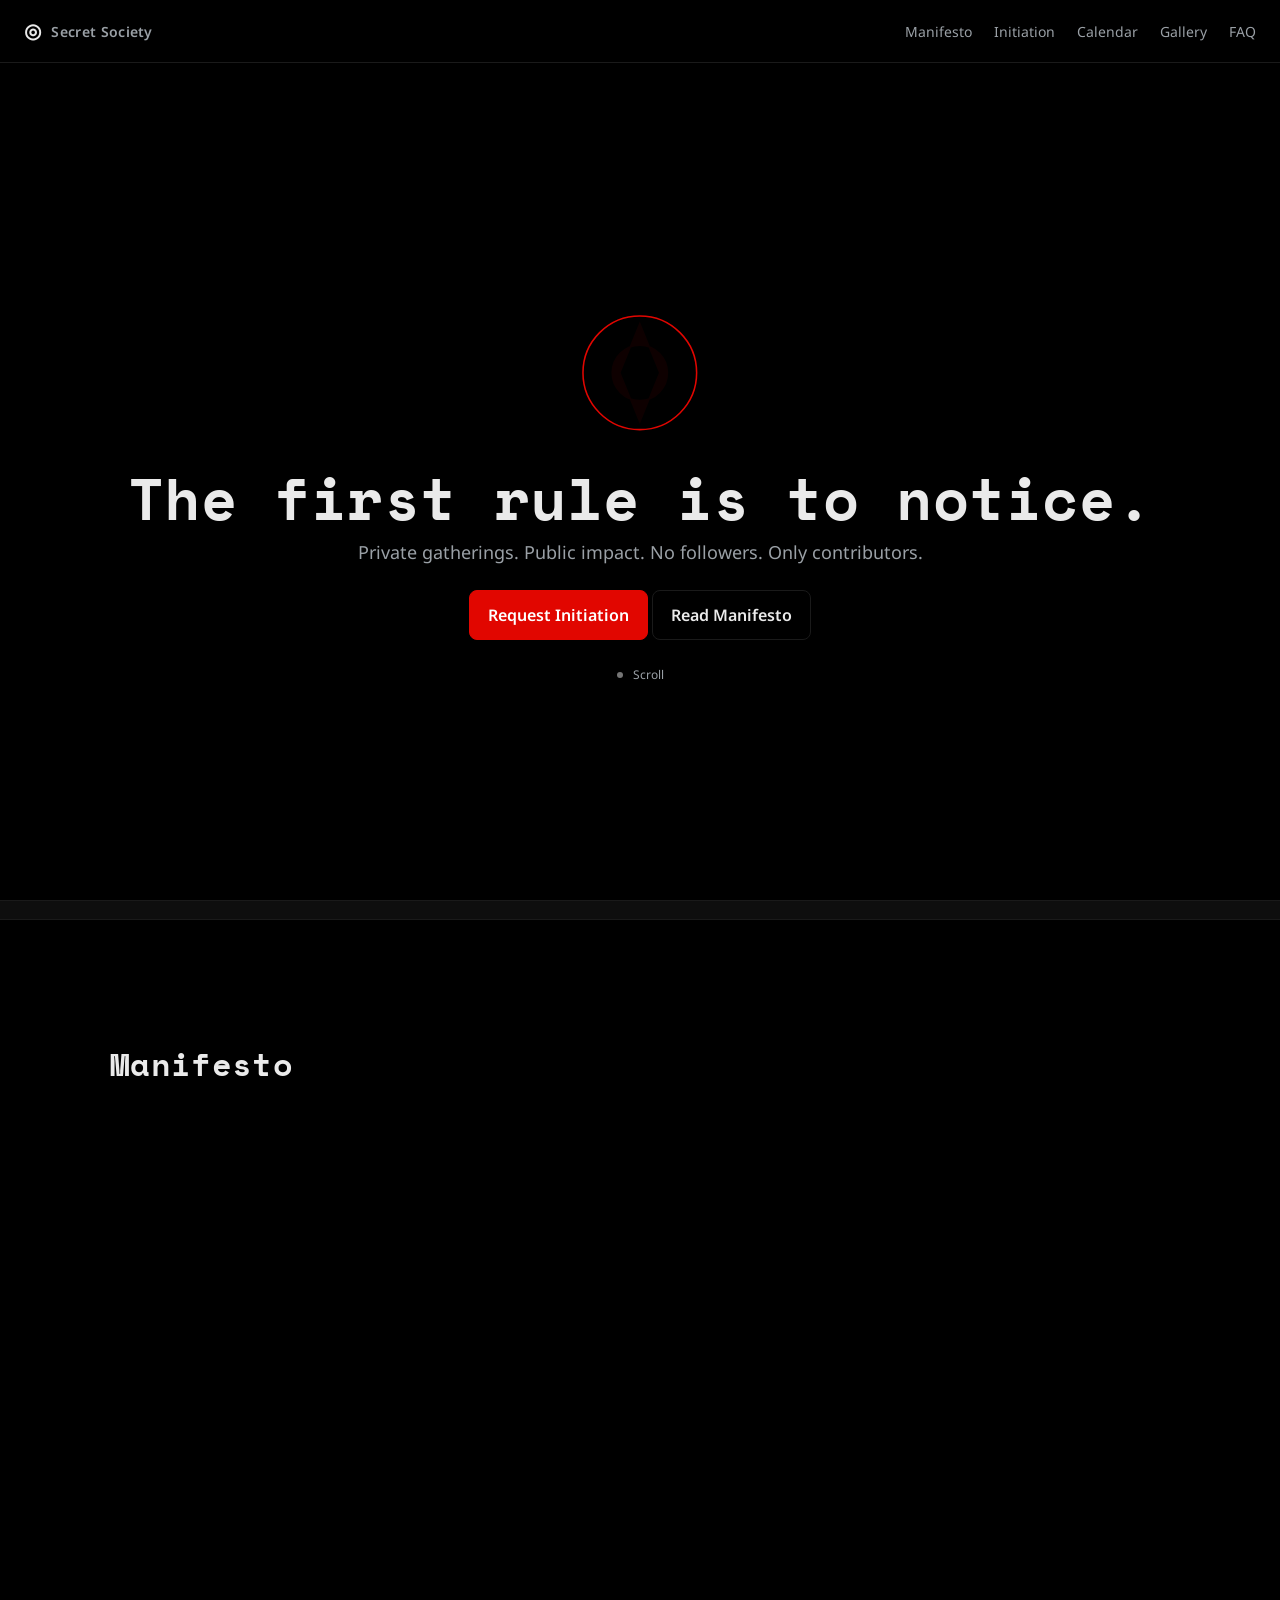
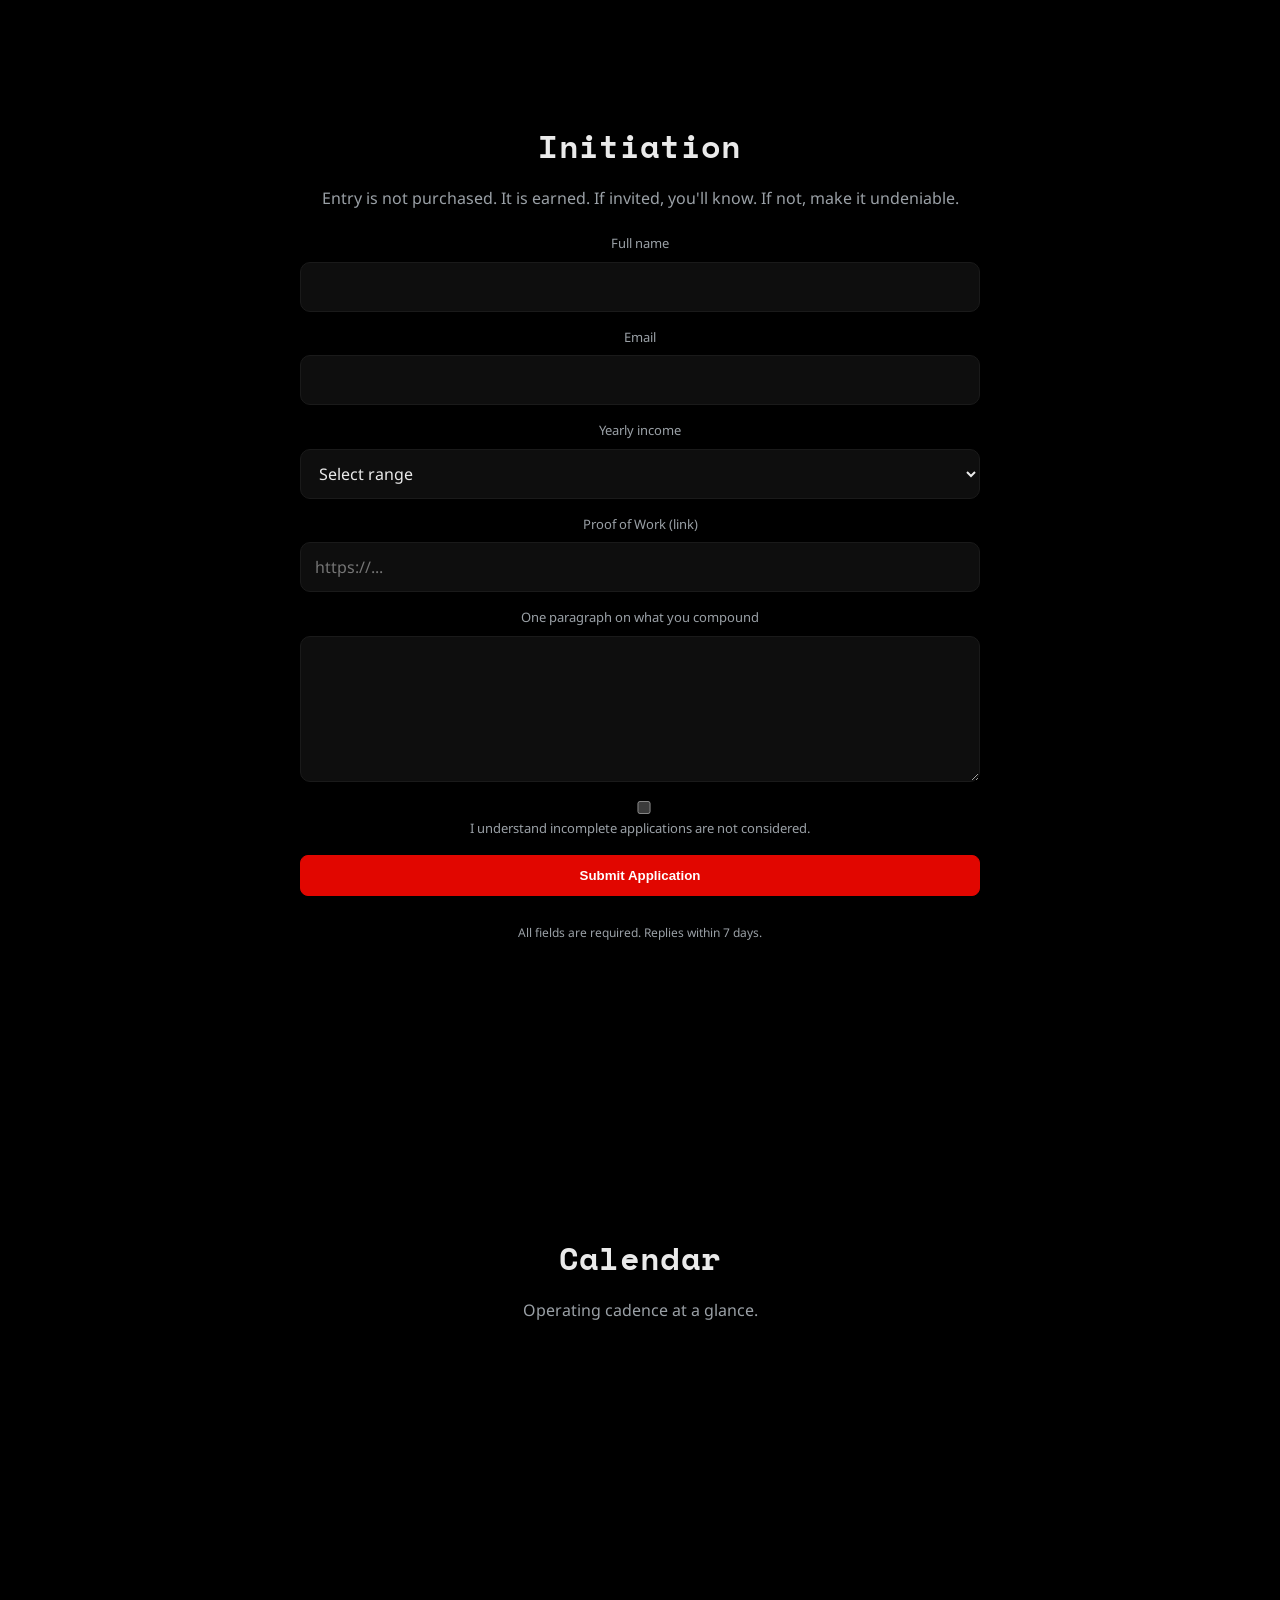
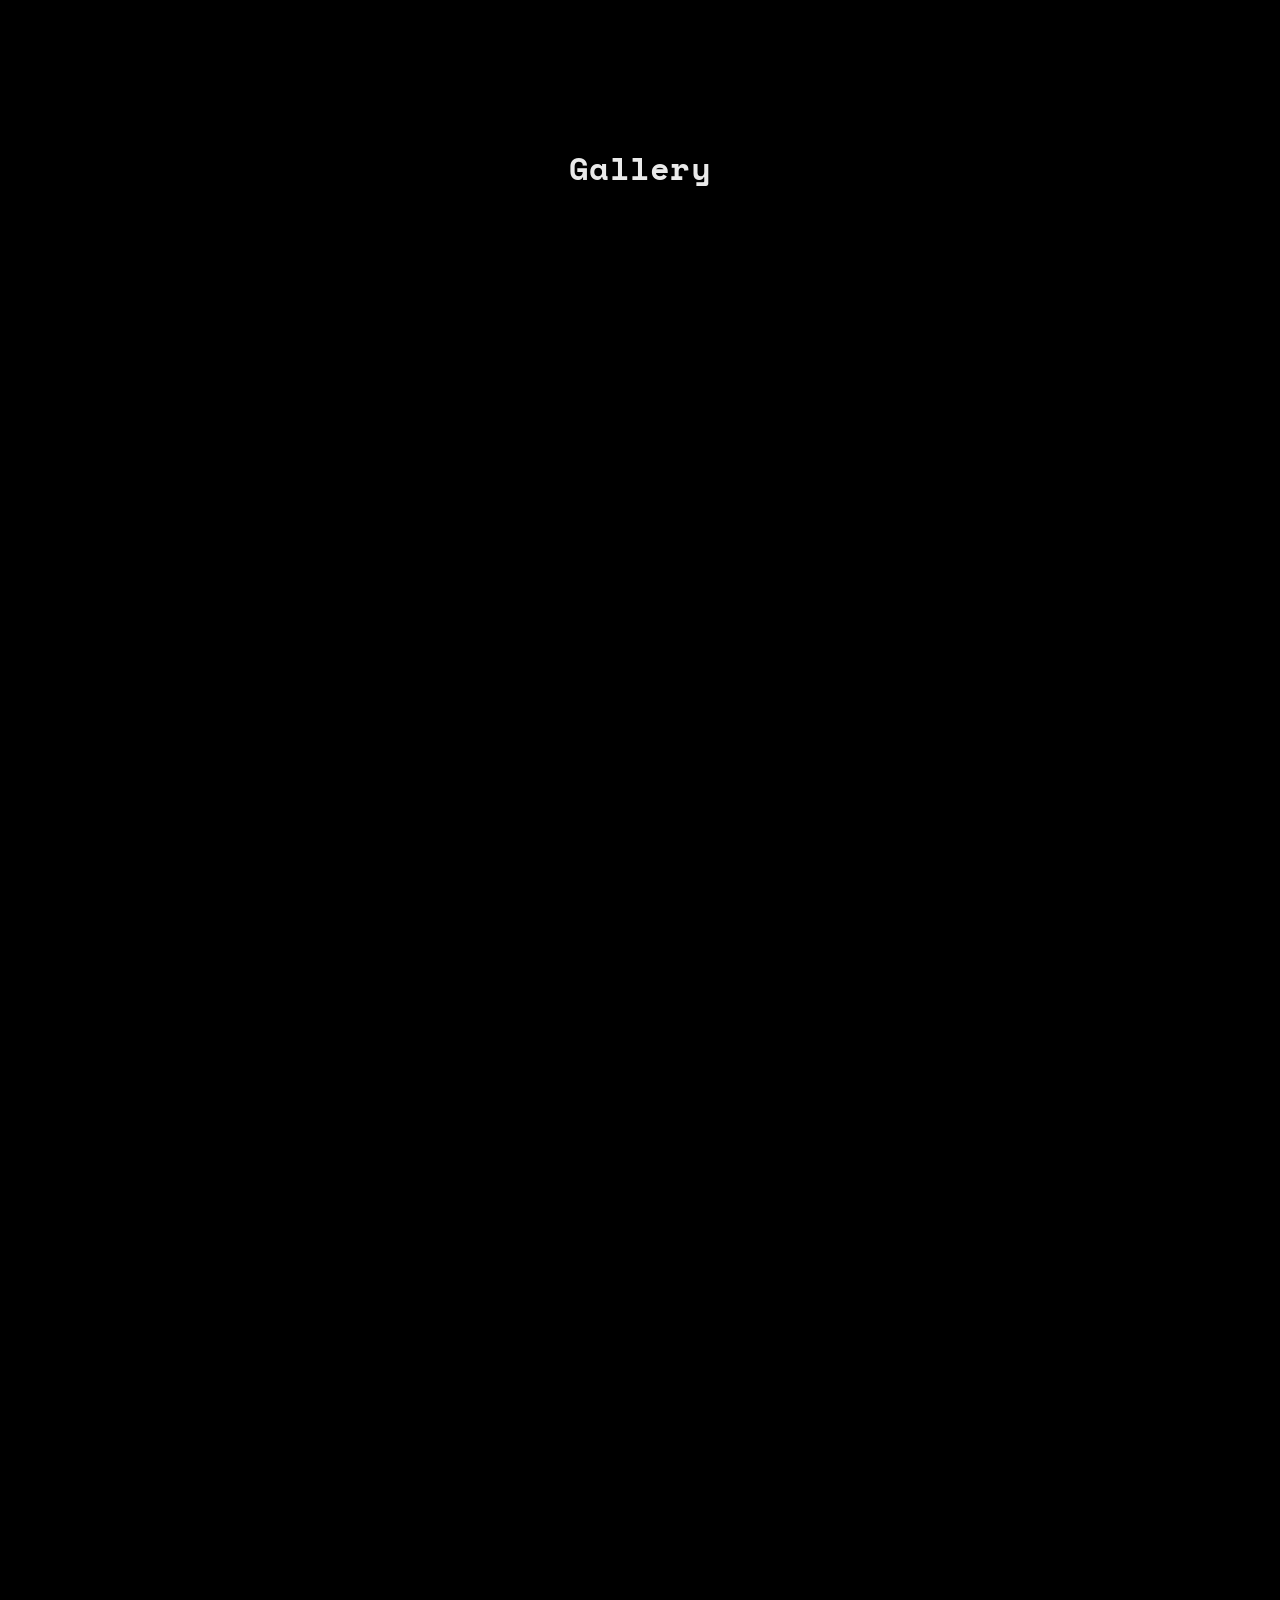
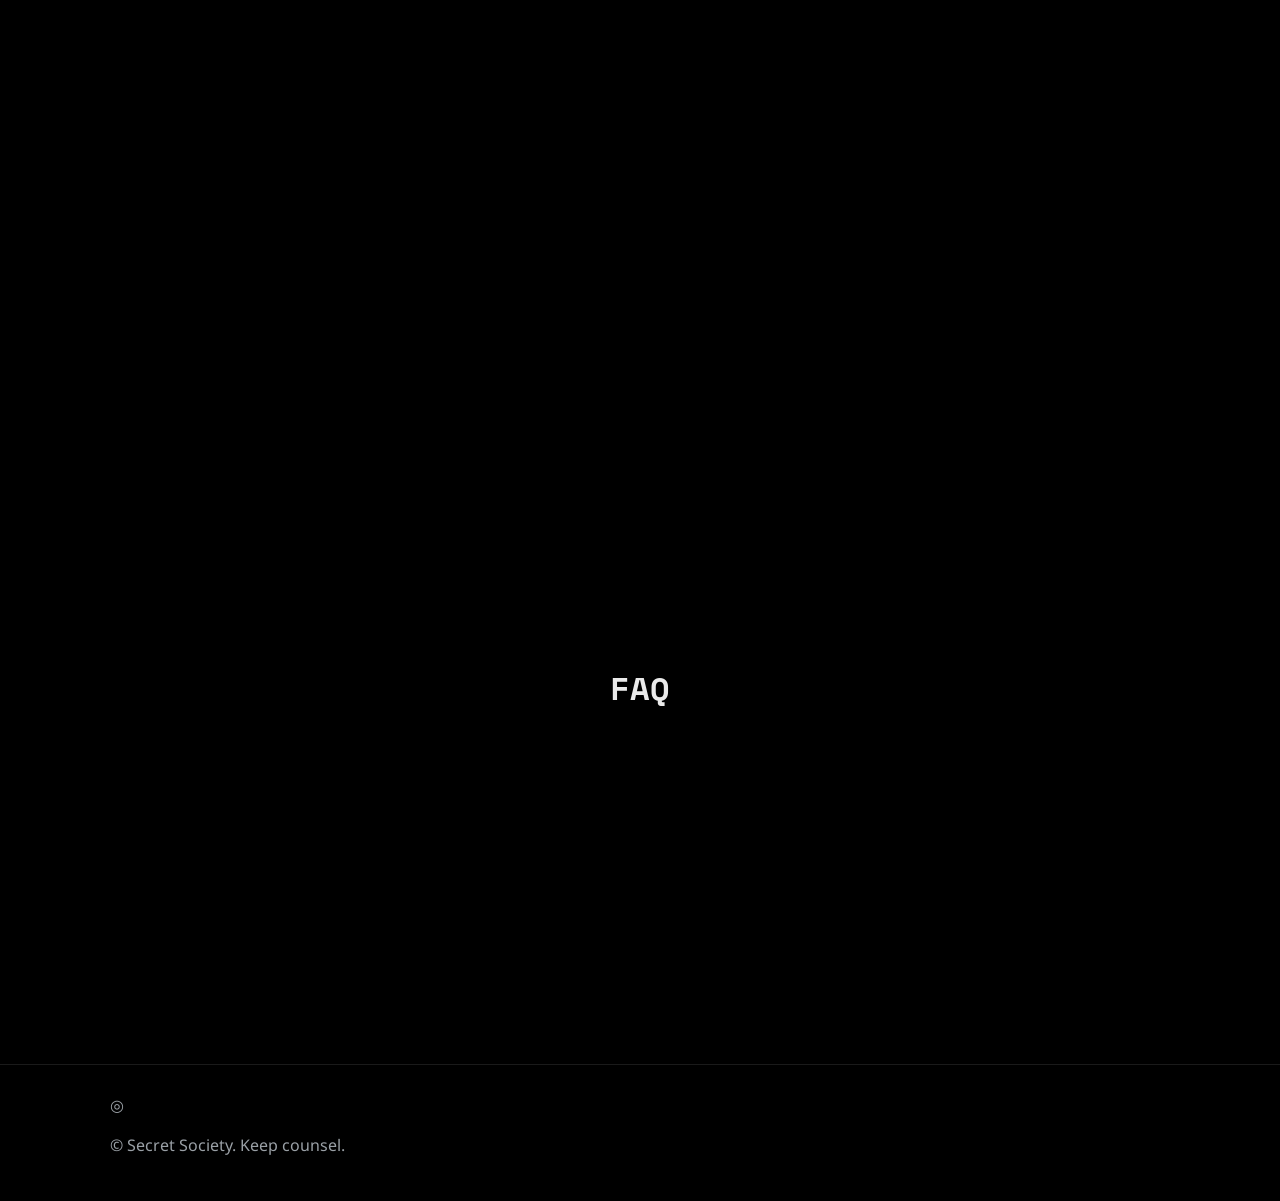
==== commit 29c26908: "v39: User Selection: <svg viewBox="0 0 200 200" class="sigil-svg" role="img" aria-label="Society Sig" ====
--- a/index.html
+++ b/index.html
@@ -45,6 +45,8 @@
       <div class="hero-inner">
         <div class="sigil" aria-hidden="true">
           <svg viewBox="0 0 200 200" class="sigil-svg" role="img" aria-label="Society Sigil">
+            <title>Society Sigil</title>
+            <desc>Rotating ring and inner mark used as the site's logo.</desc>
             <circle cx="100" cy="100" r="74" class="sigil-ring"></circle>
             <path class="sigil-mark" d="M100 36 L126 100 L100 164 L74 100 Z M100 64 A36 36 0 1 0 100 136 A36 36 0 1 0 100 64 Z"/>
           </svg>
@@ -76,8 +78,7 @@
         <span>Action over applause</span>
         <span>Privacy by default</span>
         <span>Signal, not noise</span>
-        <span>Obscura ✶</span><span>Σ Protocol</span><span>▲ ◎ △</span><span>Silence > Signal</span>
-        <span>Seven Candles</span><span>RAIL·73·11·5</span><span>The Code is the Prayer</span><span>☉ Threshold</span>
+        <span>∴ Keep counsel</span><span>Null signal, pure intent</span><span>◎ The Code is the Prayer</span><span>Δ Threshold</span><span>† Observe</span><span>Σ Sum > Spectacle</span><span>⟟ Obol</span><span>7A1C3</span>
       </div>
     </section>
 
--- a/styles.css
+++ b/styles.css
@@ -23,7 +23,7 @@
 .site-nav a:hover { color: var(--fg); }
 
 .hero { position: relative; min-height: 100svh; display: grid; place-items: center; padding-top: 80px; overflow: hidden; }
-.hero-canvas-wrap { position: absolute; inset: 0; }
+.hero-canvas-wrap { position: absolute; inset: 0; pointer-events: none; }
 #scene { width: 100%; height: 100%; display: block; }
 .hero-inner { position: relative; z-index: 2; text-align: center; padding: 40px 20px; }
 .sigil { width: clamp(90px, 12vw, 160px); margin: 0 auto 18px; color: var(--accent); }
@@ -47,8 +47,20 @@
 @keyframes pulse { 0%,100%{ opacity:.2; transform: translateY(0);} 50%{ opacity:1; transform: translateY(4px);} }
 
 .marquee { border-block: 1px solid var(--line); overflow: hidden; background: #0e0e0e; }
-.marquee .track { display: flex; gap: 40px; padding: 14px 0; white-space: nowrap; animation: slide 28s linear infinite; color: #bdbdbd; font-family: "Space Mono", monospace; font-size: 12px; }
-@keyframes slide { 0% { transform: translateX(100%); } 100% { transform: translateX(-50%); } }
+.marquee .track { 
+  /* slower + smoother */
+  animation: slide 80s linear infinite;
+  will-change: transform;
+  padding-left: 100%;
+  white-space: nowrap;
+  color: #bdbdbd;
+  font-family: "Space Mono", monospace;
+  font-size: 12px;
+}
+@keyframes slide { 
+  0% { transform: translateX(0); } 
+  100% { transform: translateX(-50%); } 
+}
 .marquee .track span { opacity: .7; }
 
 .section { padding: clamp(60px, 12vw, 120px) 0; }
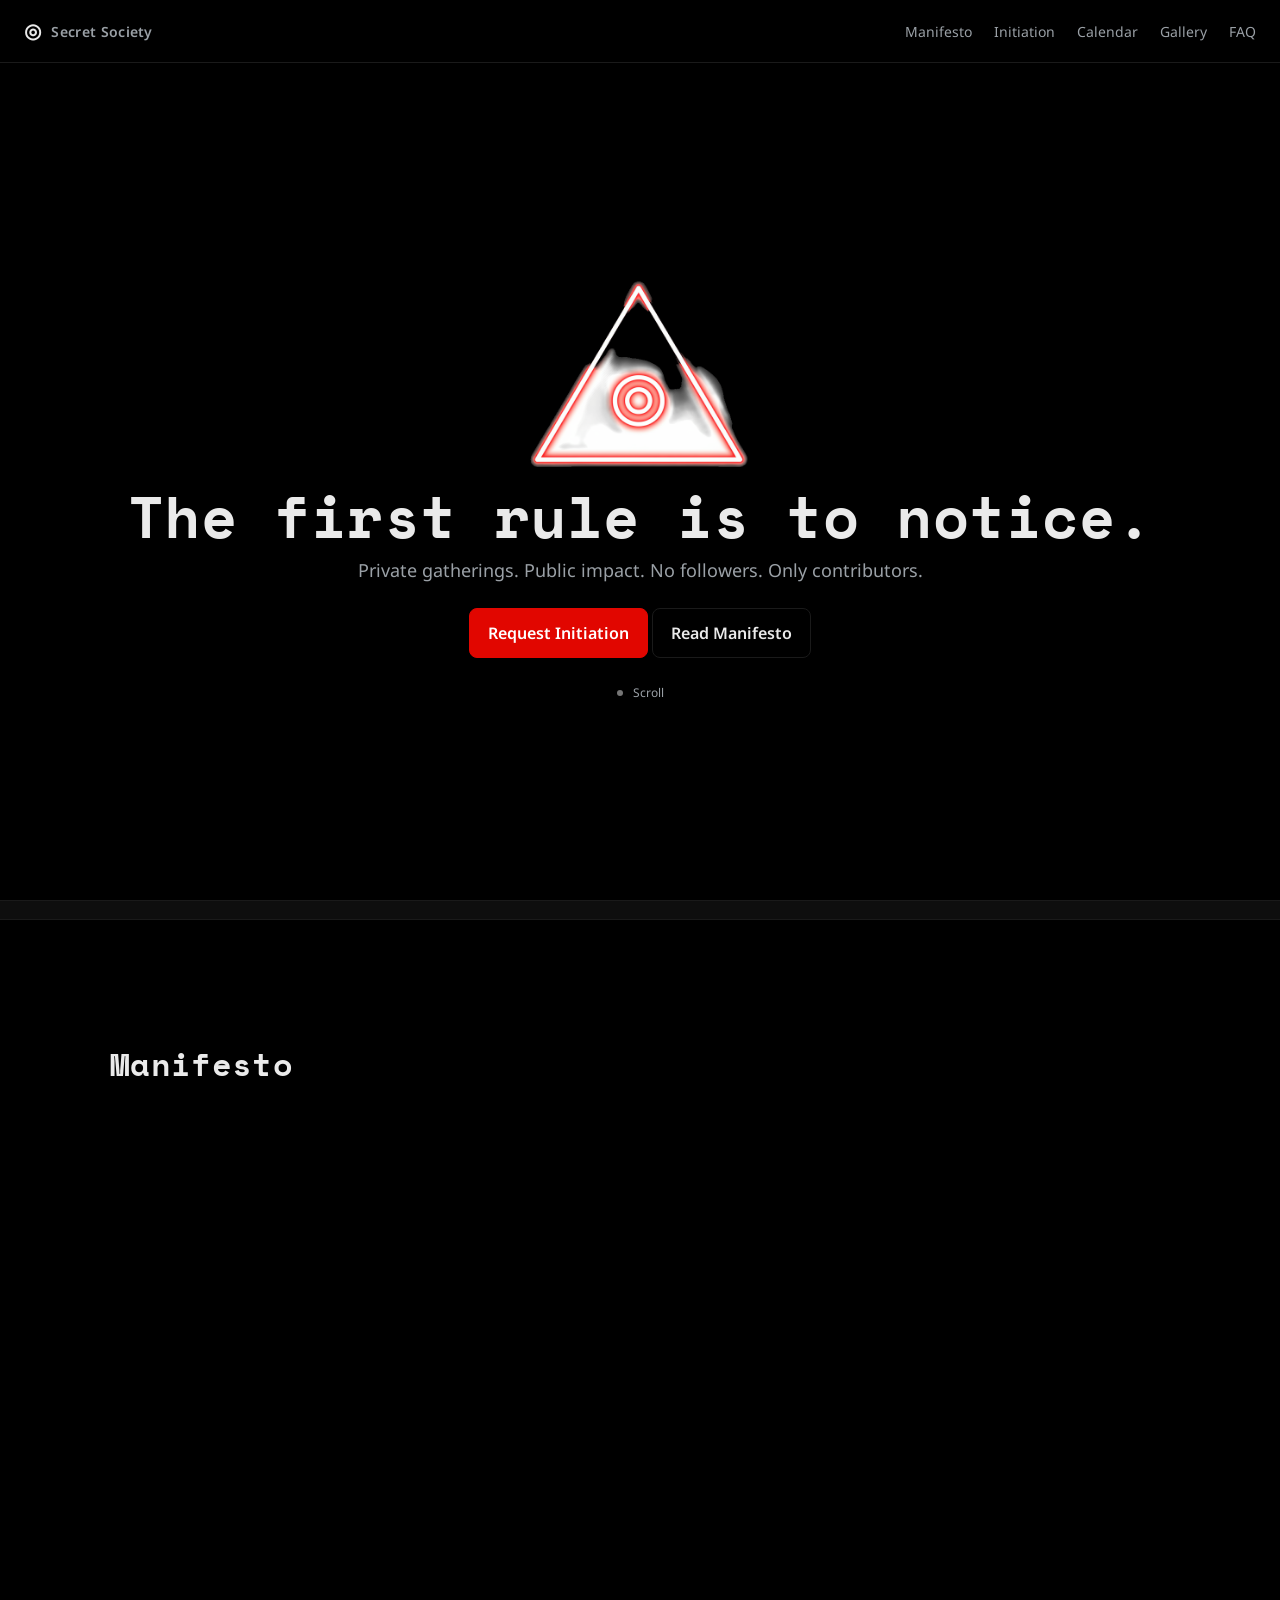
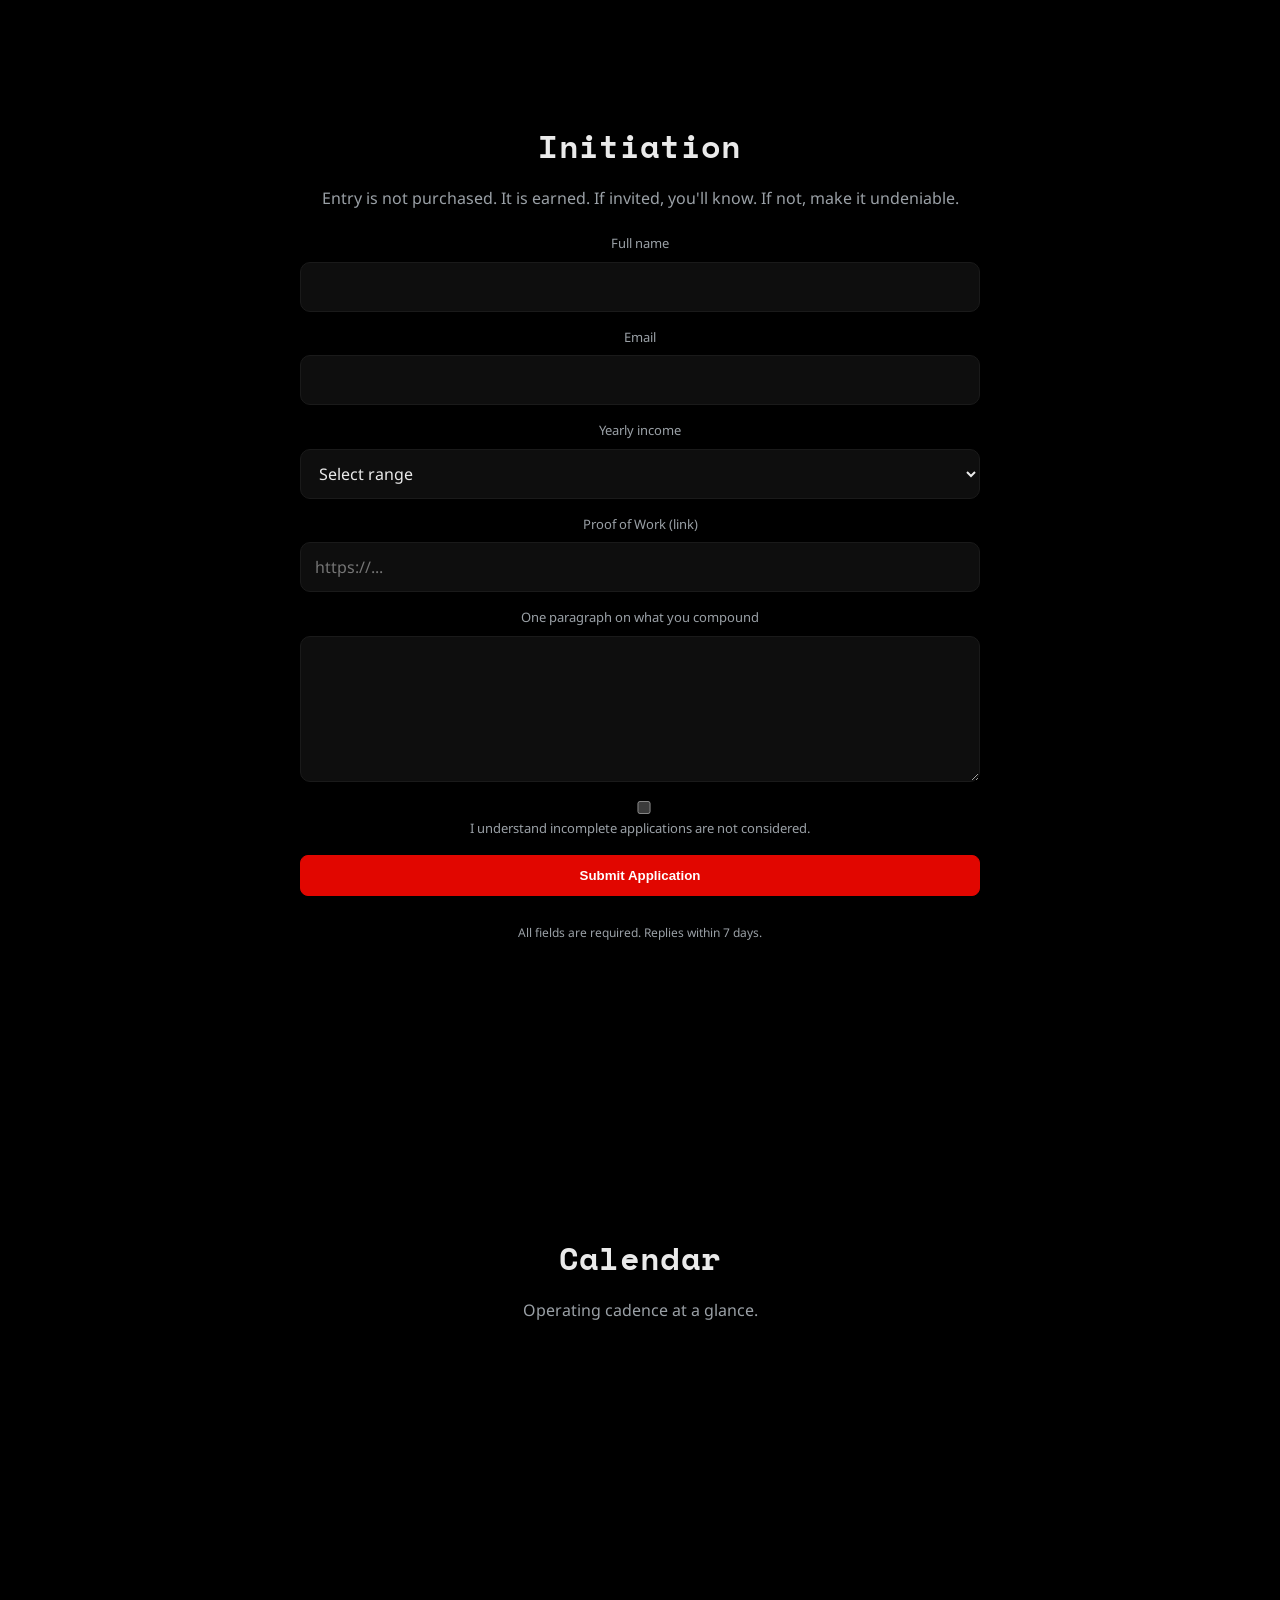
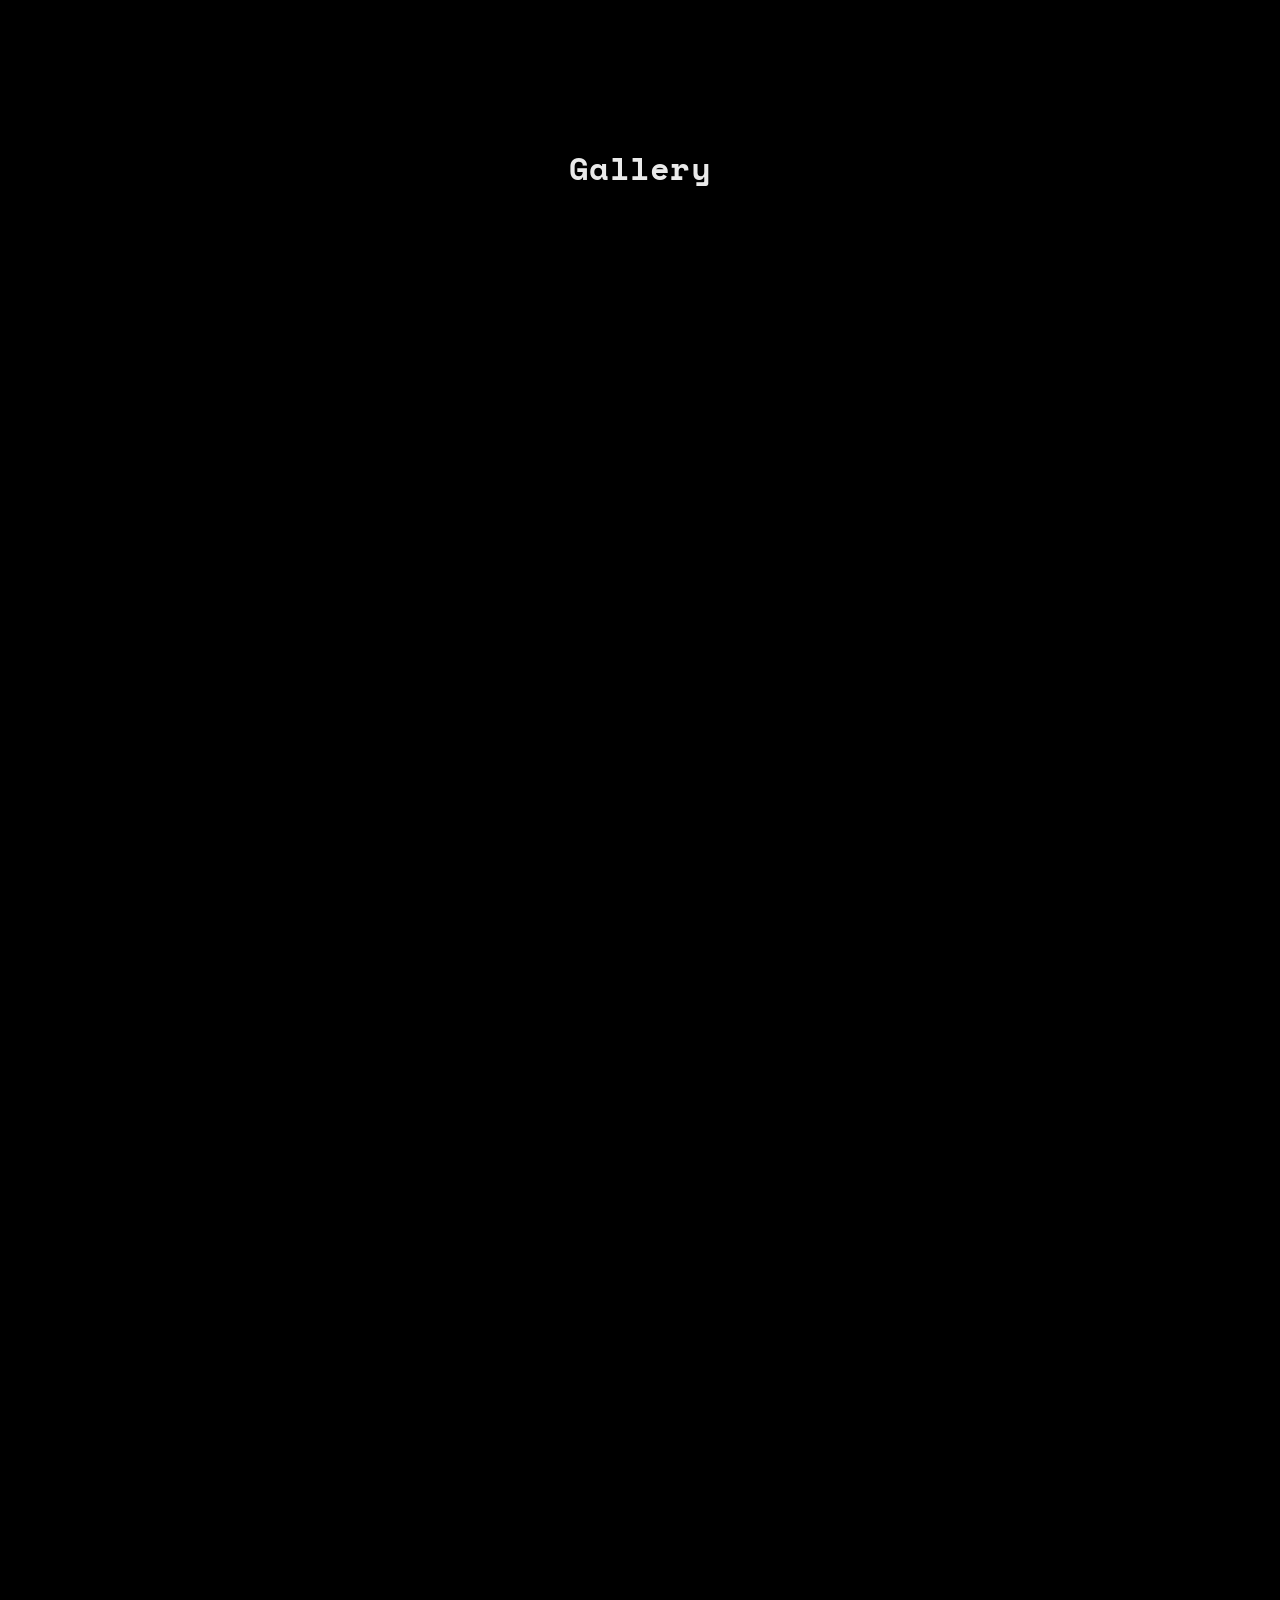
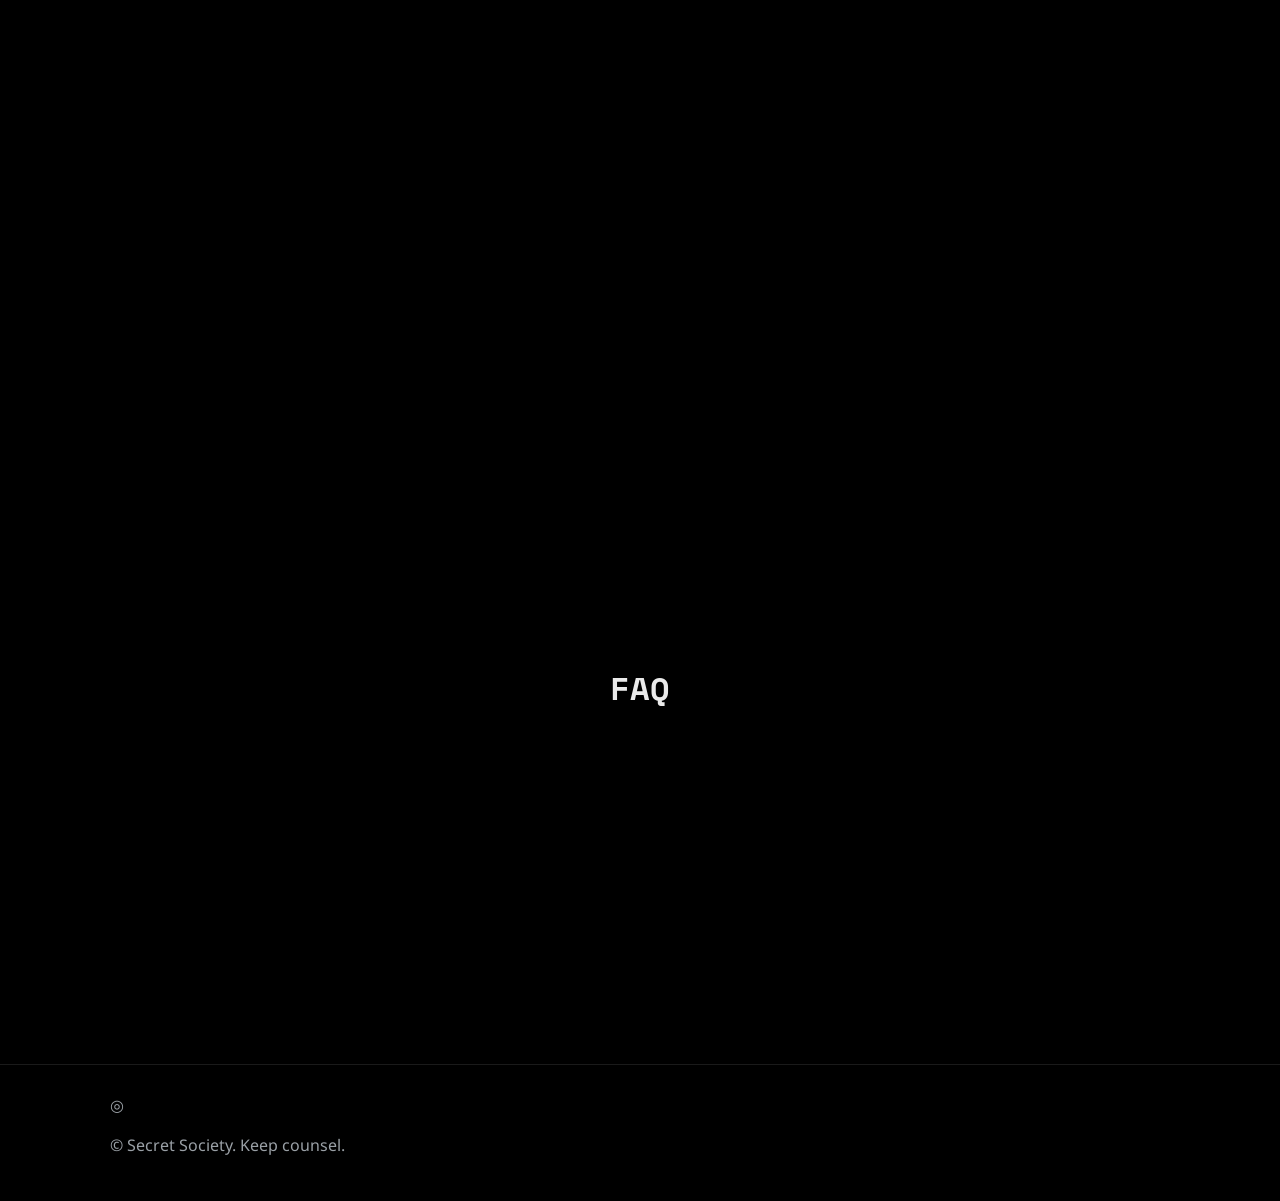
==== commit 98d11f26: "v46: User Selection: <svg viewBox="0 0 200 200" class="sigil-svg" role="img" aria-label="Society Sig" ====
--- a/index.html
+++ b/index.html
@@ -44,12 +44,7 @@
       </div>
       <div class="hero-inner">
         <div class="sigil" aria-hidden="true">
-          <svg viewBox="0 0 200 200" class="sigil-svg" role="img" aria-label="Society Sigil">
-            <title>Society Sigil</title>
-            <desc>Rotating ring and inner mark used as the site's logo.</desc>
-            <circle cx="100" cy="100" r="74" class="sigil-ring"></circle>
-            <path class="sigil-mark" d="M100 36 L126 100 L100 164 L74 100 Z M100 64 A36 36 0 1 0 100 136 A36 36 0 1 0 100 64 Z"/>
-          </svg>
+          <img class="sigil-img" src="./sigil-triangle.png" alt="Society Sigil">
         </div>
         <h1 class="headline">
           The first rule is to notice.
--- a/styles.css
+++ b/styles.css
@@ -26,8 +26,9 @@
 .hero-canvas-wrap { position: absolute; inset: 0; pointer-events: none; }
 #scene { width: 100%; height: 100%; display: block; }
 .hero-inner { position: relative; z-index: 2; text-align: center; padding: 40px 20px; }
-.sigil { width: clamp(90px, 12vw, 160px); margin: 0 auto 18px; color: var(--accent); }
-.sigil-svg { display: block; width: 100%; height: auto; }
+.sigil { width: clamp(120px, 18vw, 220px); margin: 0 auto 18px; color: var(--accent); }
+.sigil .hero-photo{ width:100%; height:auto; display:block; border-radius:50%; overflow:hidden; object-fit:cover; mix-blend-mode:screen; }
+.sigil-img { display:block; width:100%; height:auto; }
 .sigil-ring, .sigil-mark { fill: none; stroke: var(--accent); stroke-width: 2; }
 .sigil-mark { fill: var(--accent); opacity: .06; }
 
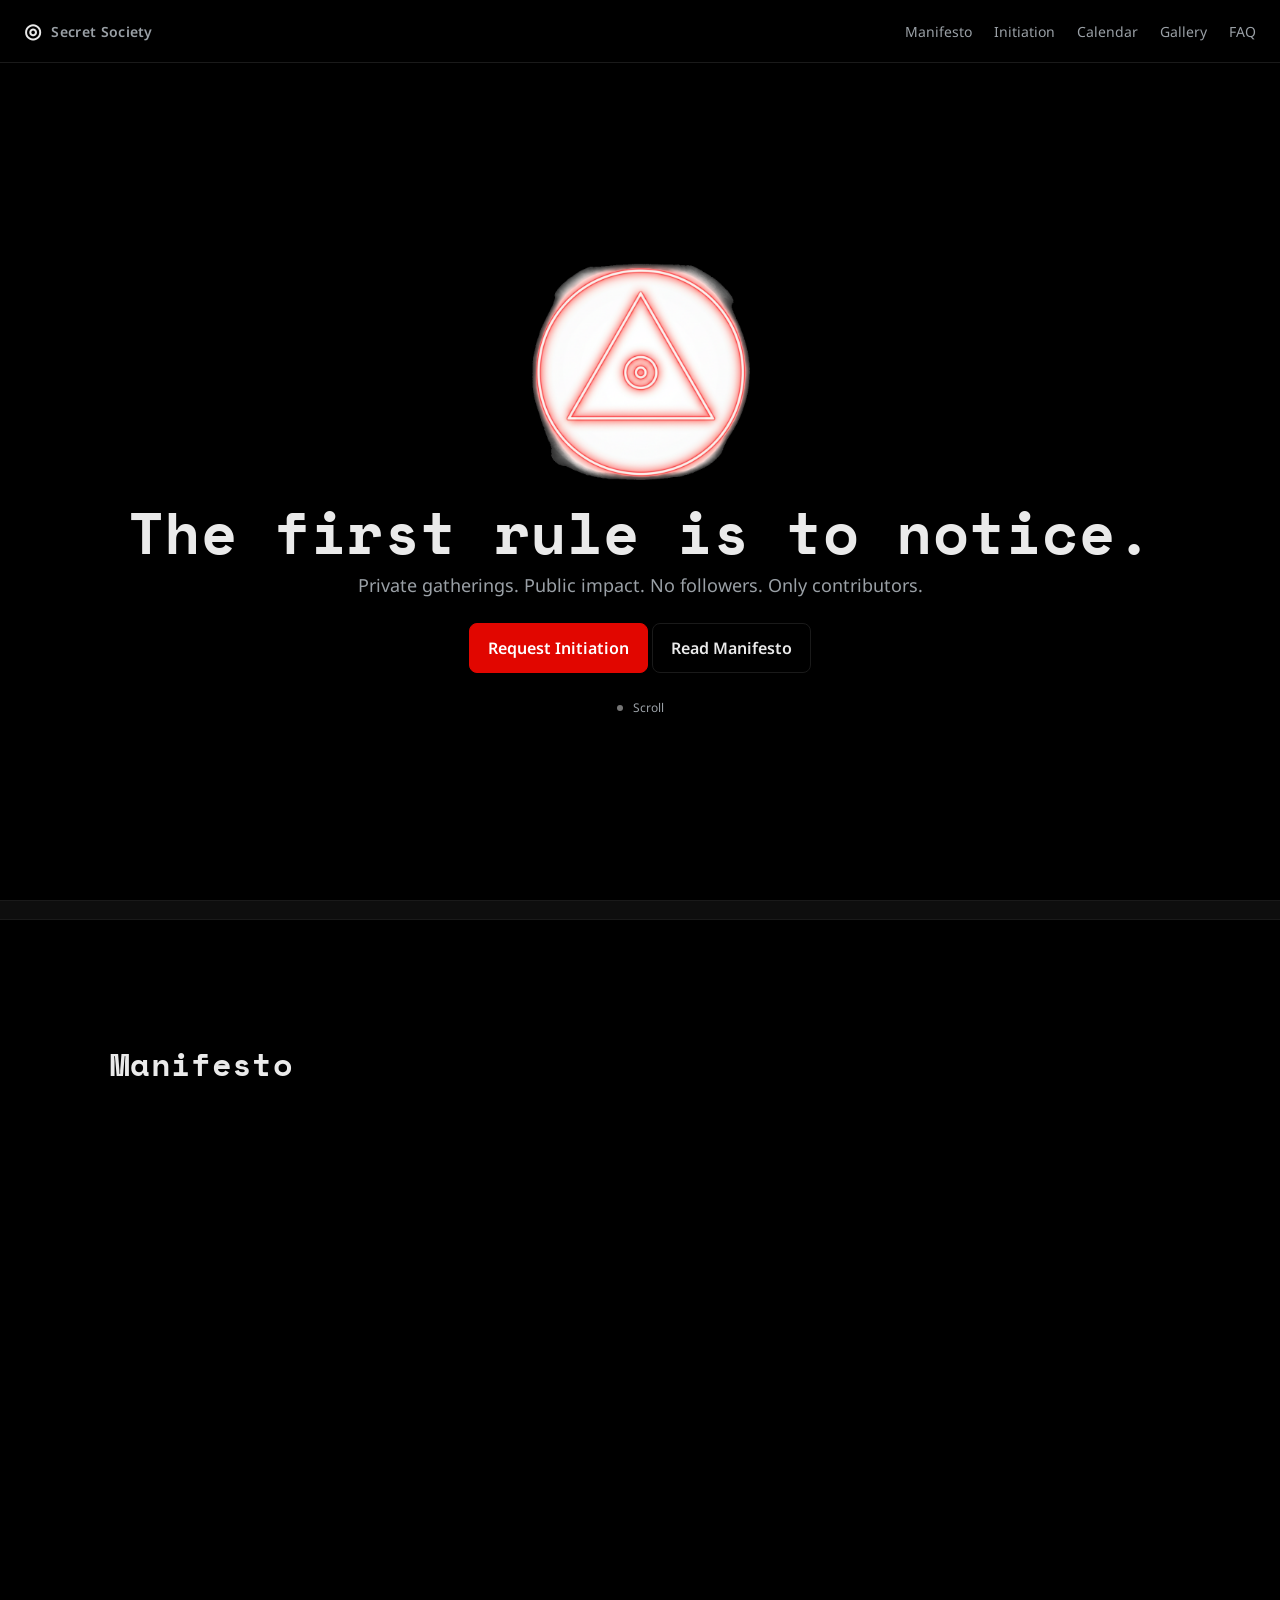
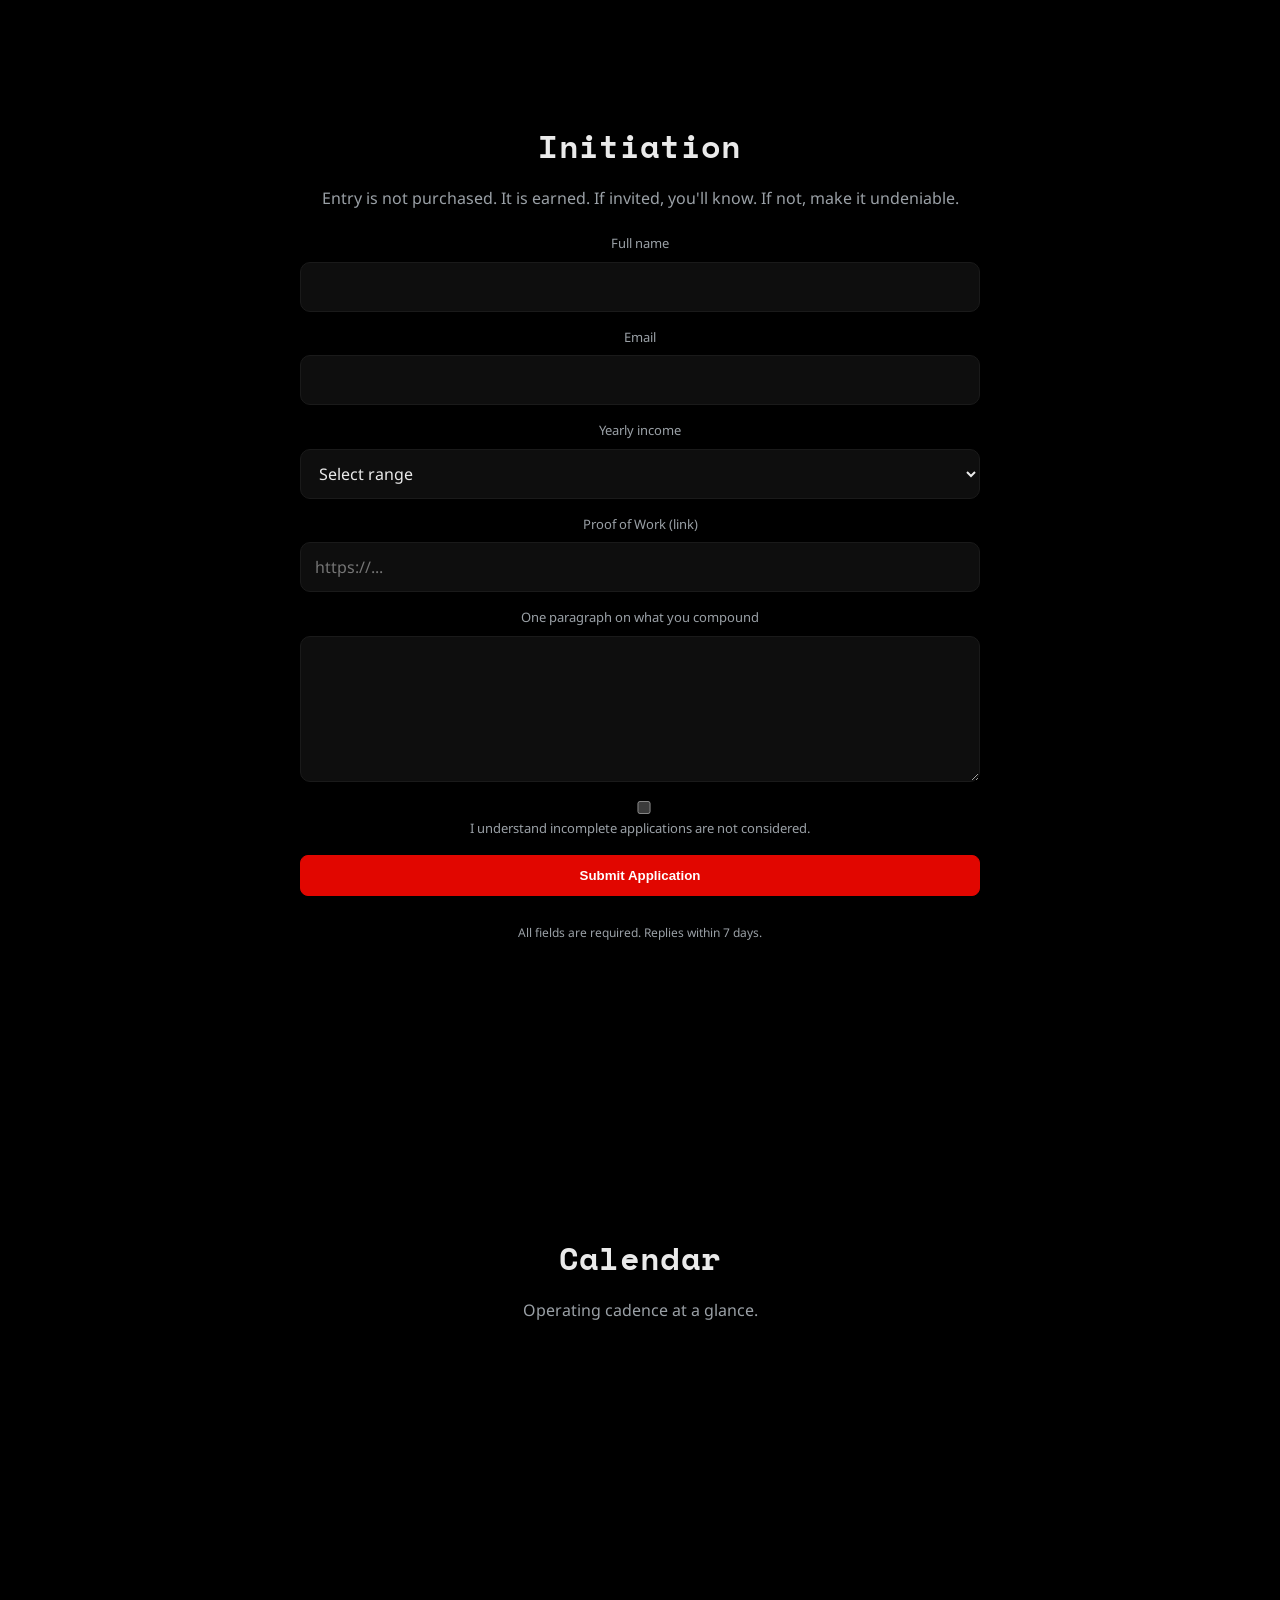
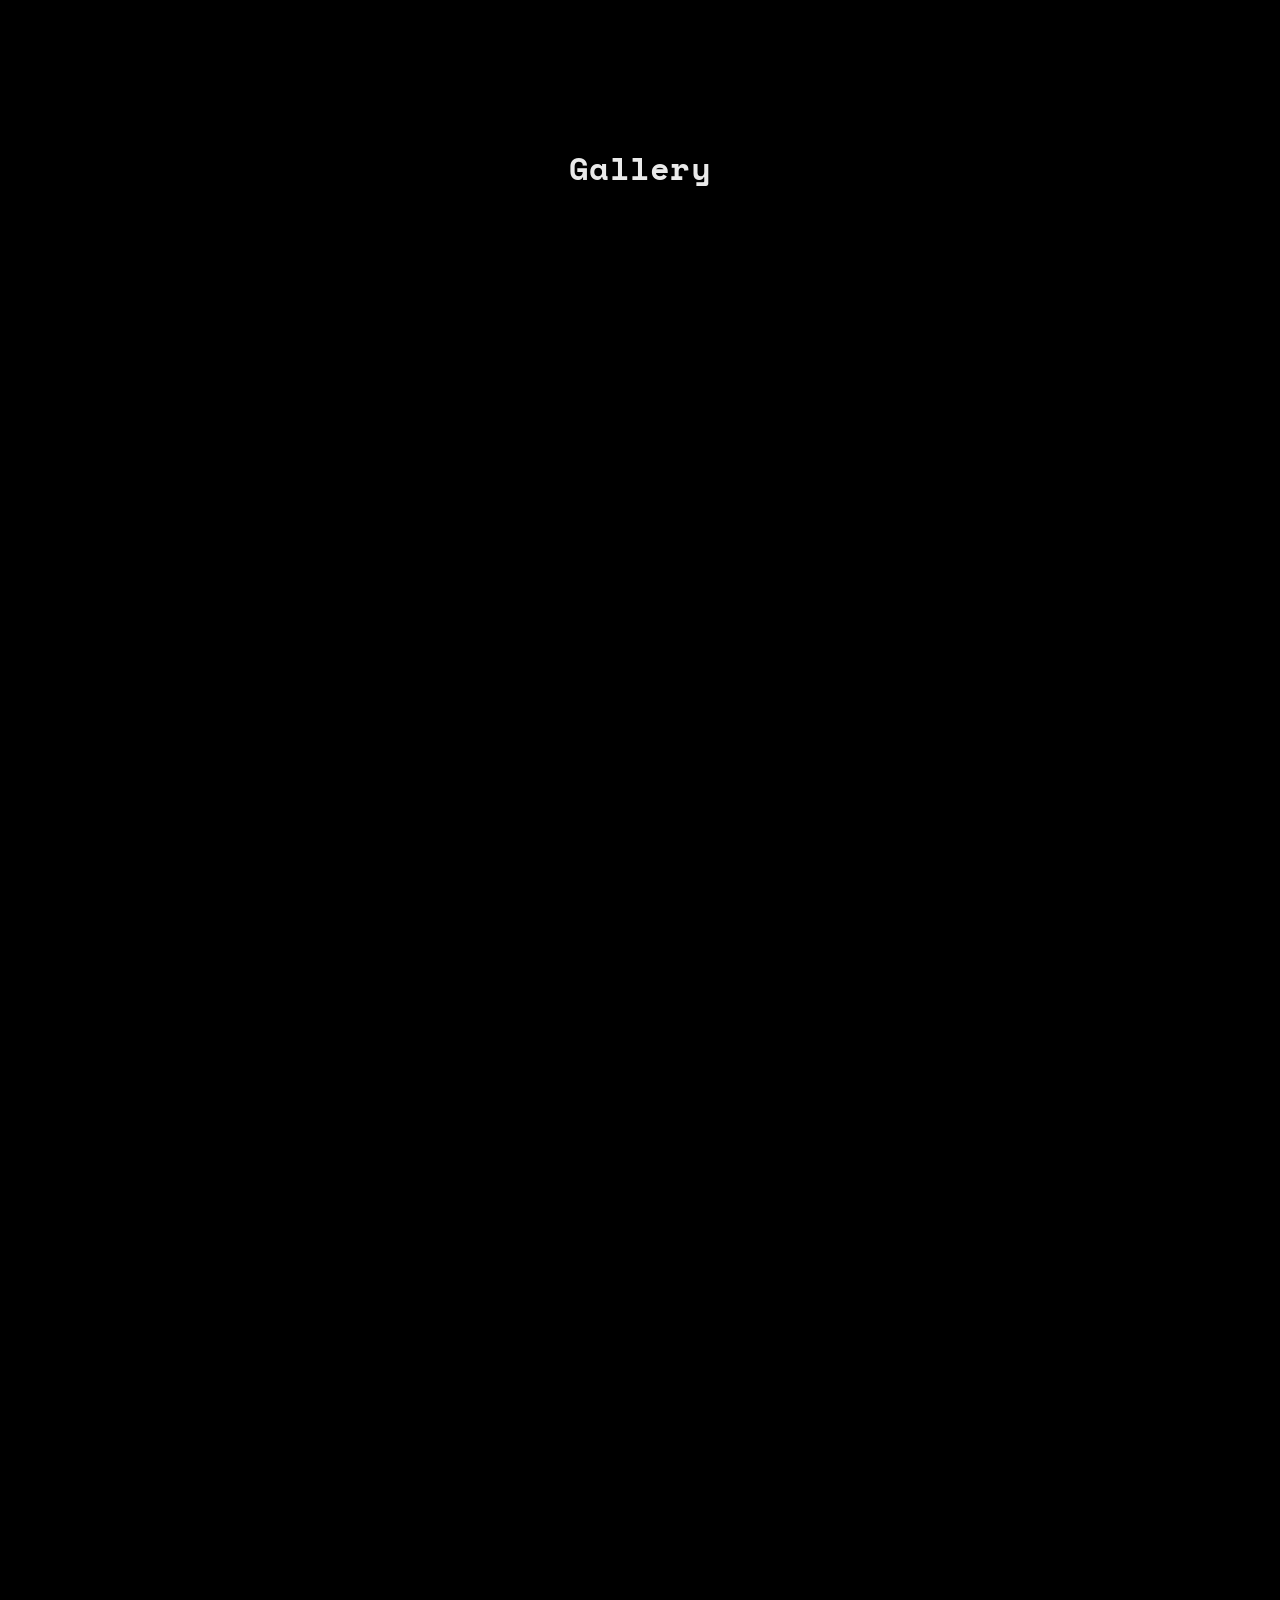
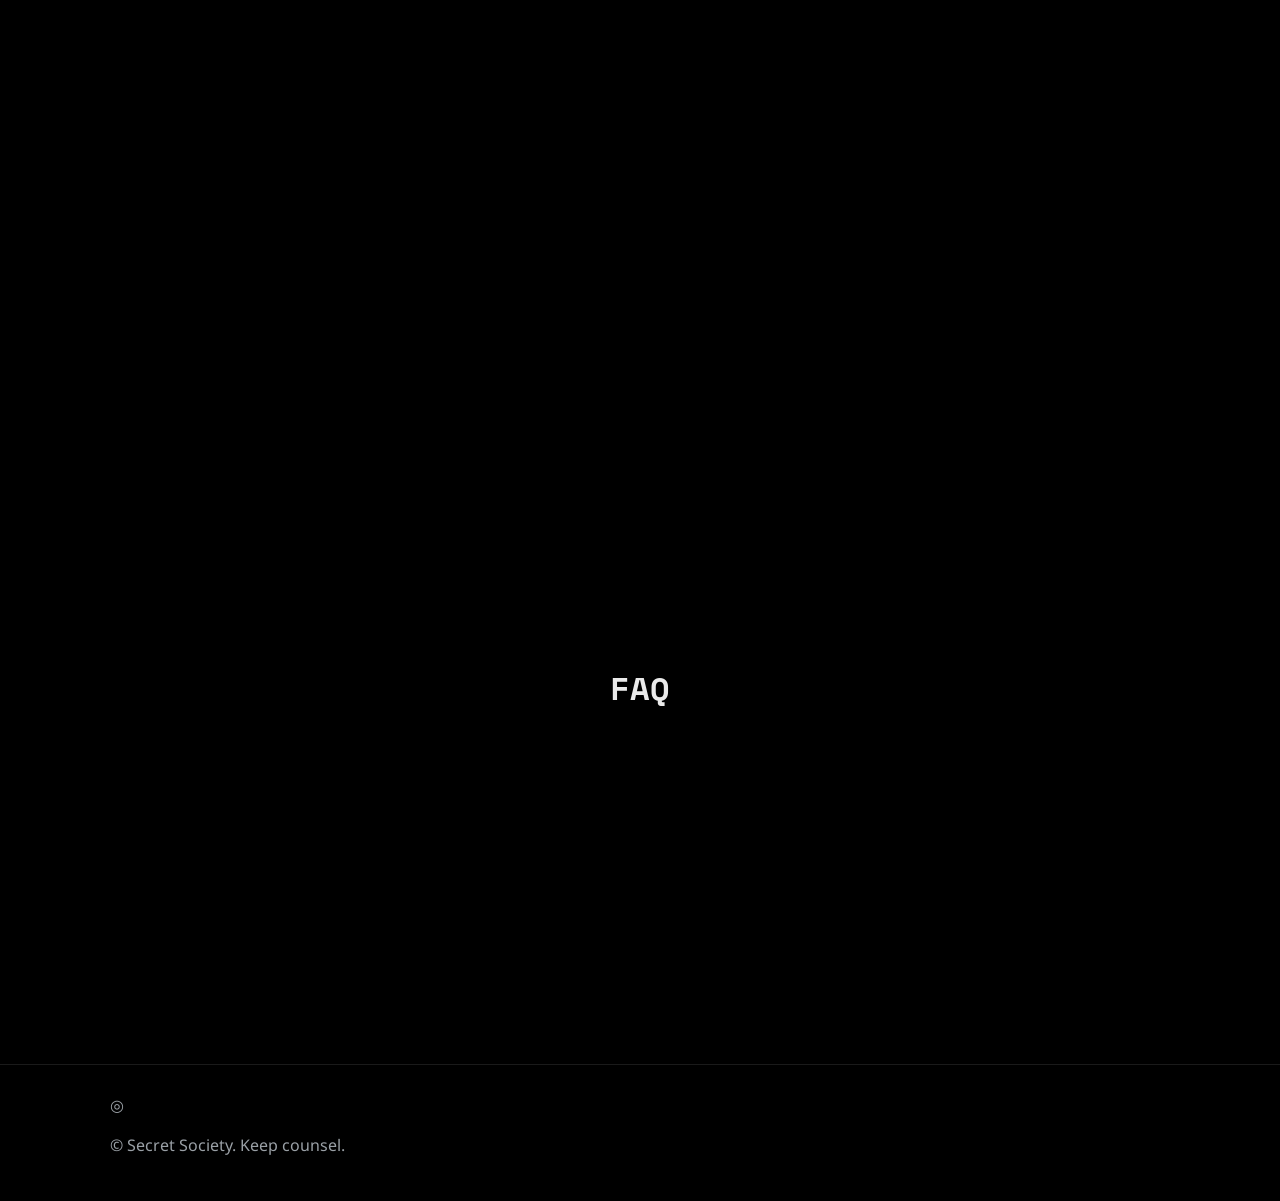
==== commit 90045518: "v48: OK LETS PLAY A GAME OF NO.  THAT TRIANGLE LOOKS LIKE A SORE THUMB IN THE MIDDLE OF THE PAGE.  I" ====
--- a/index.html
+++ b/index.html
@@ -44,7 +44,7 @@
       </div>
       <div class="hero-inner">
         <div class="sigil" aria-hidden="true">
-          <img class="sigil-img" src="./sigil-triangle.png" alt="Society Sigil">
+          <img class="sigil-img" src="./circular-sigil.png" alt="Society Sigil">
         </div>
         <h1 class="headline">
           The first rule is to notice.
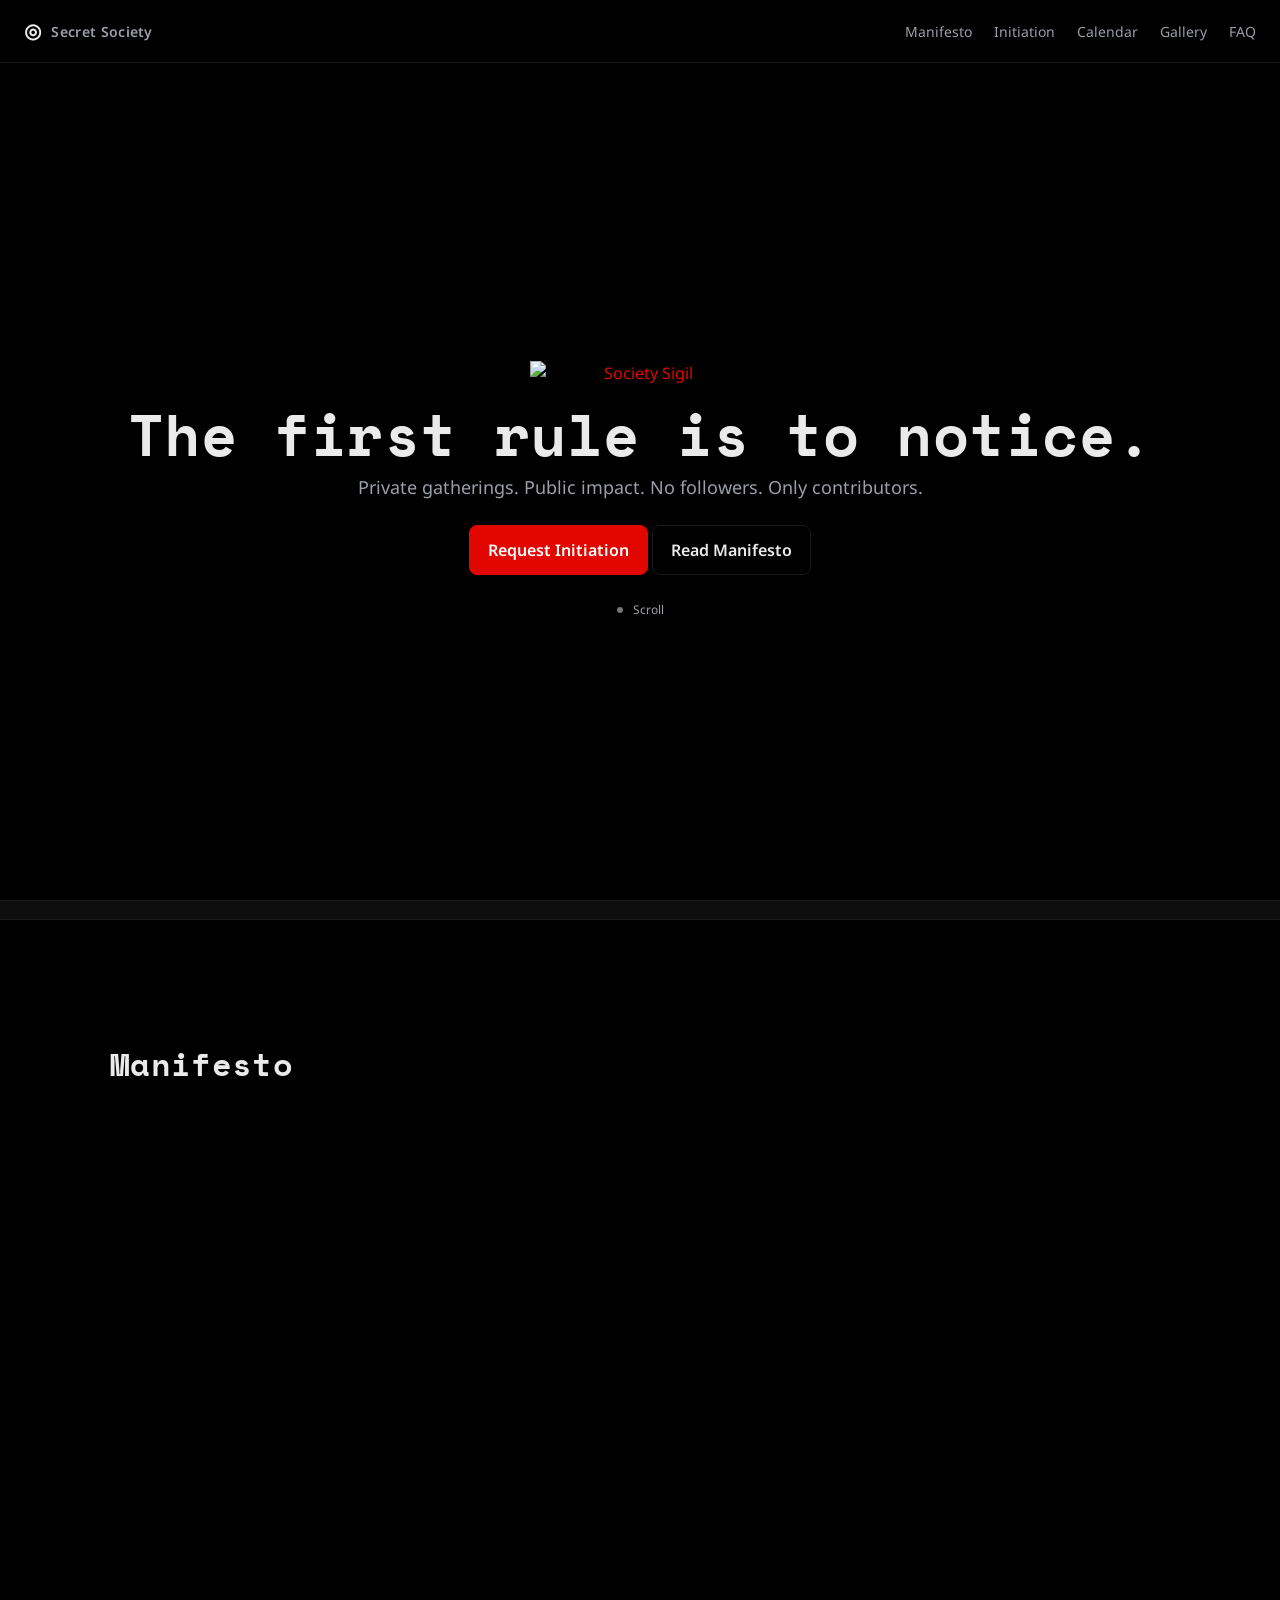
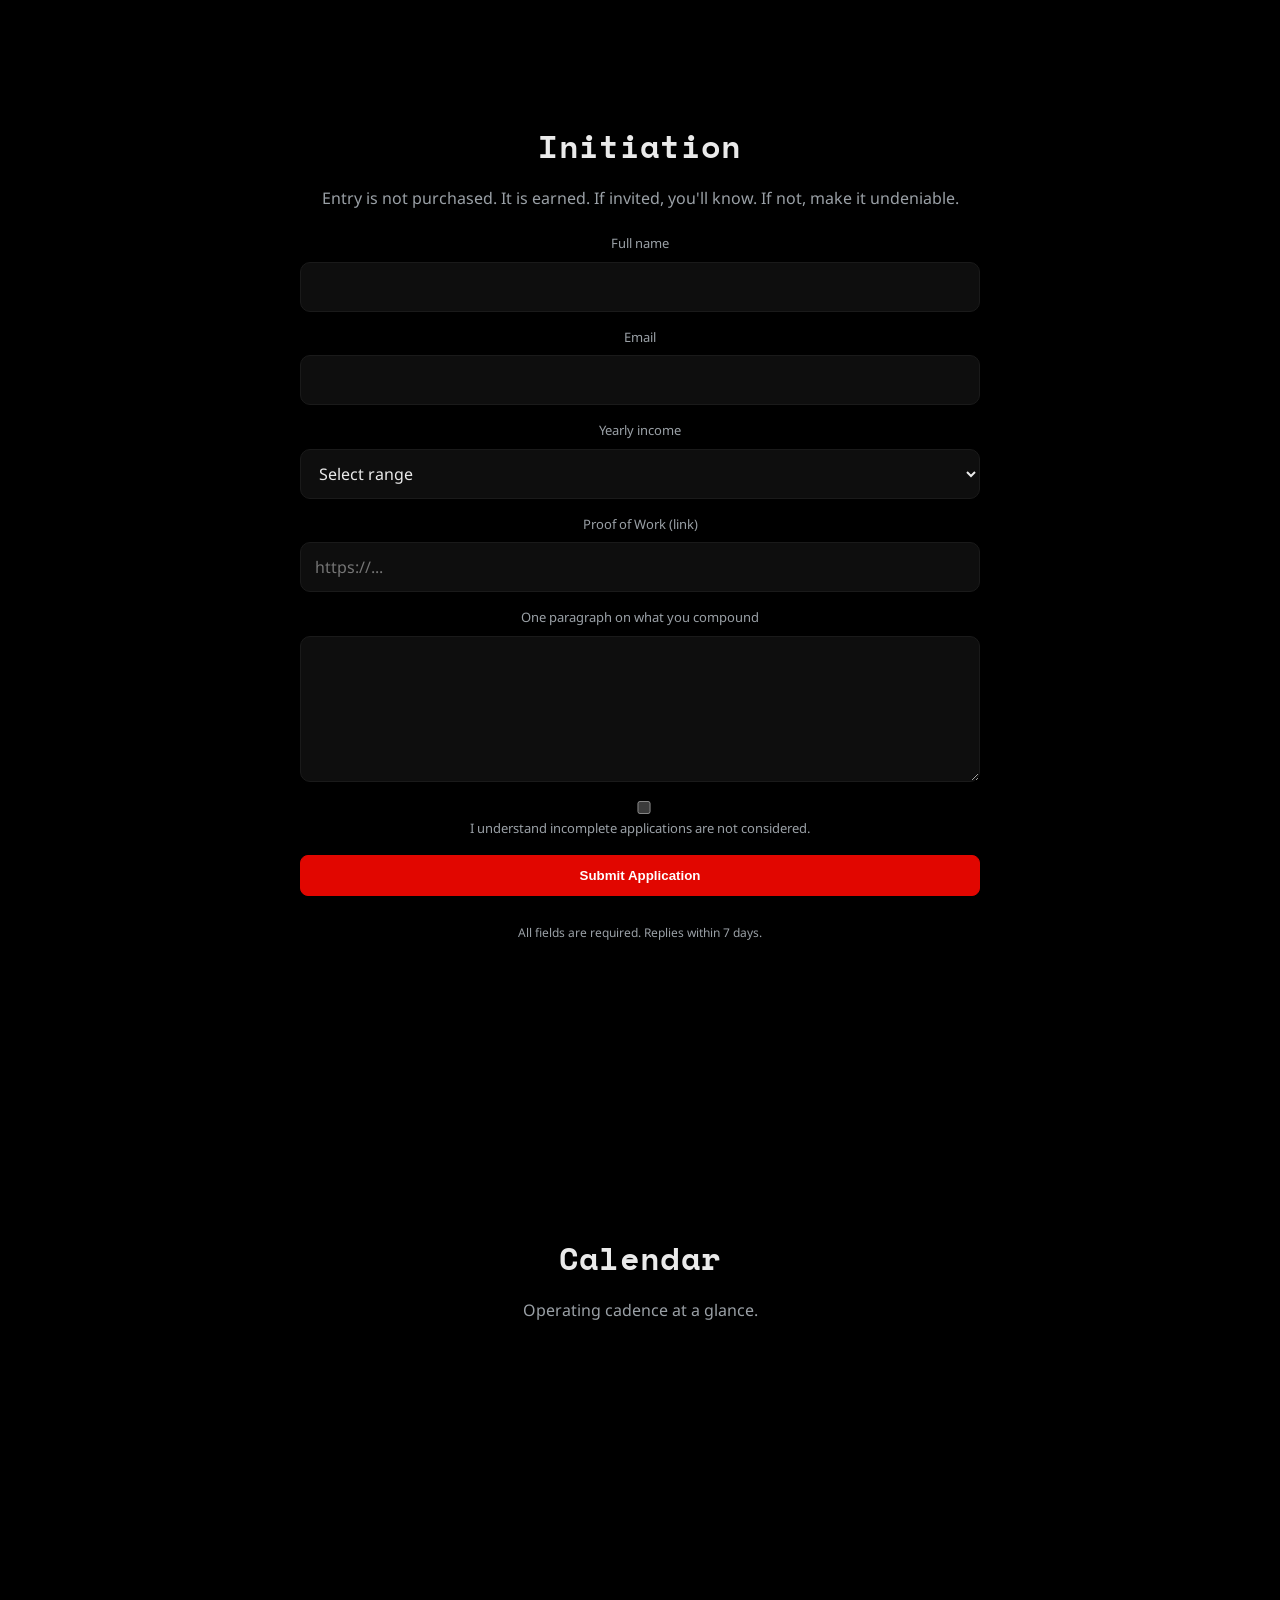
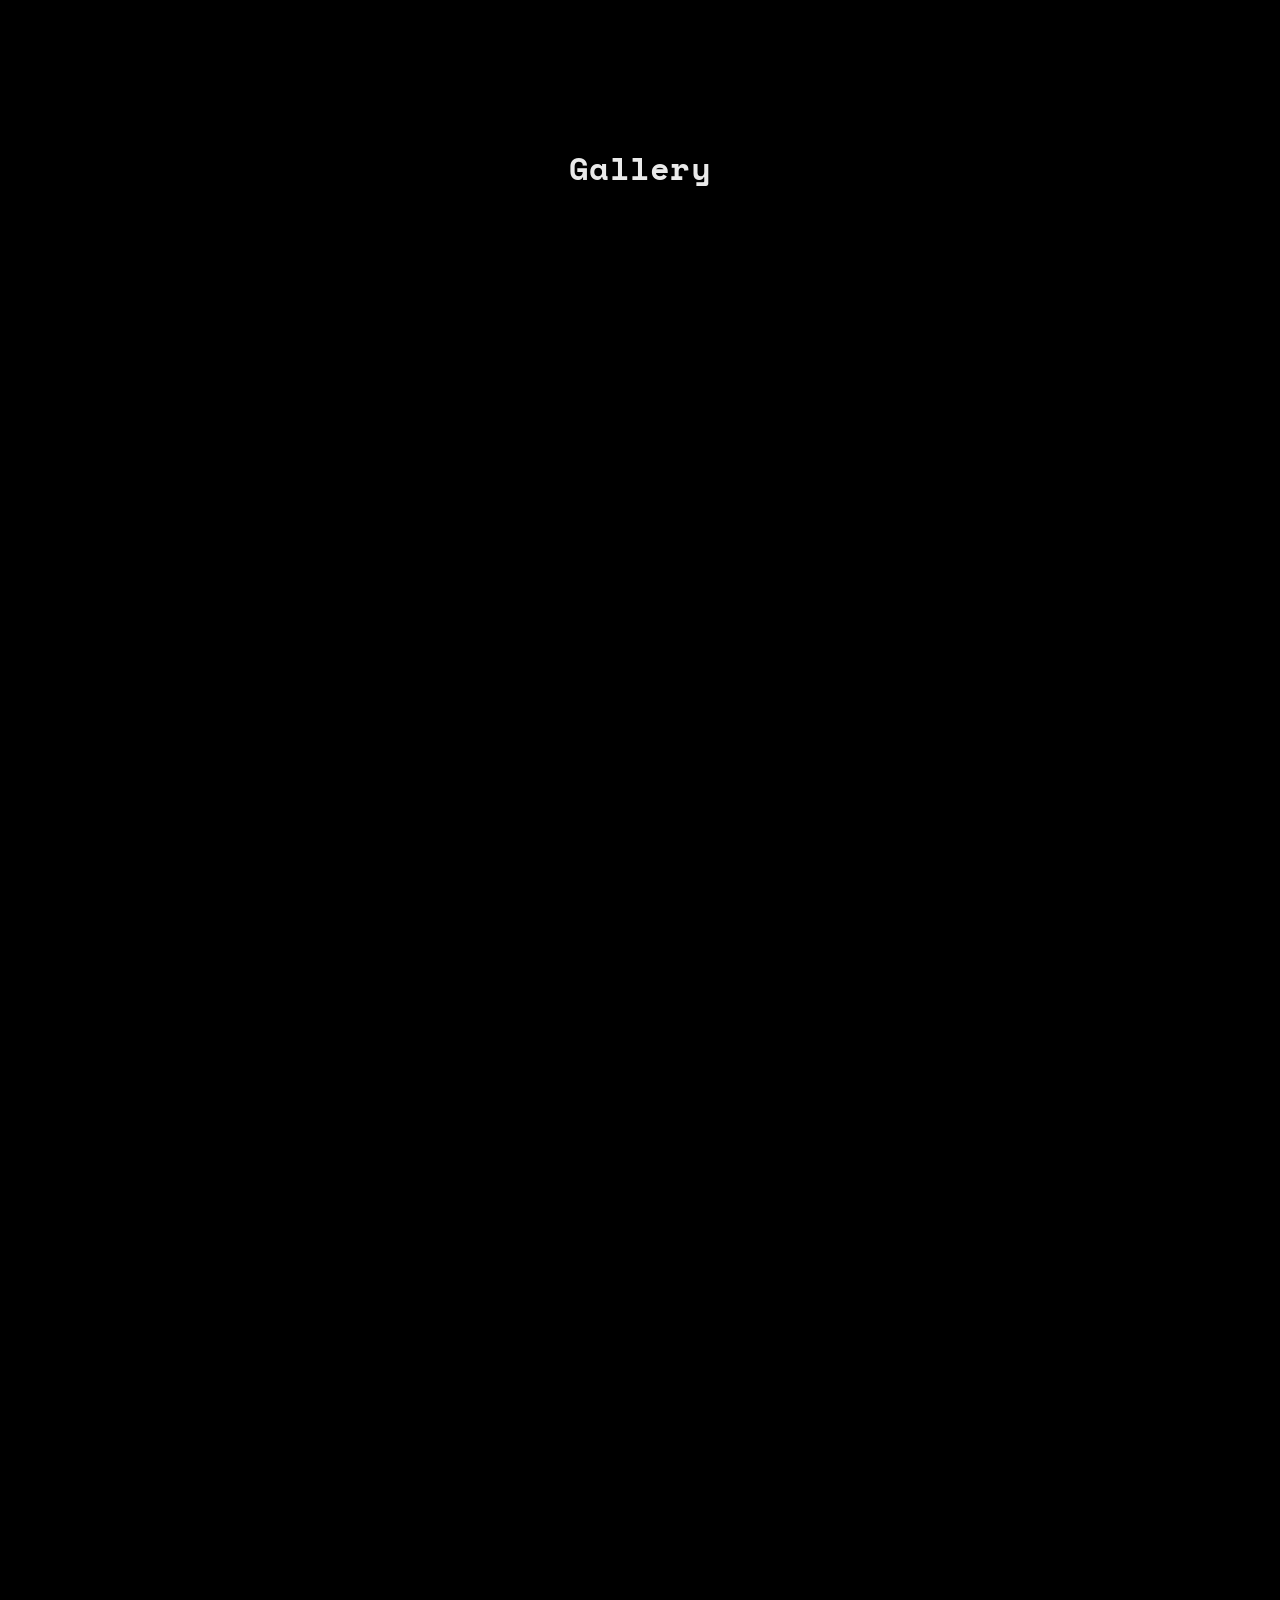
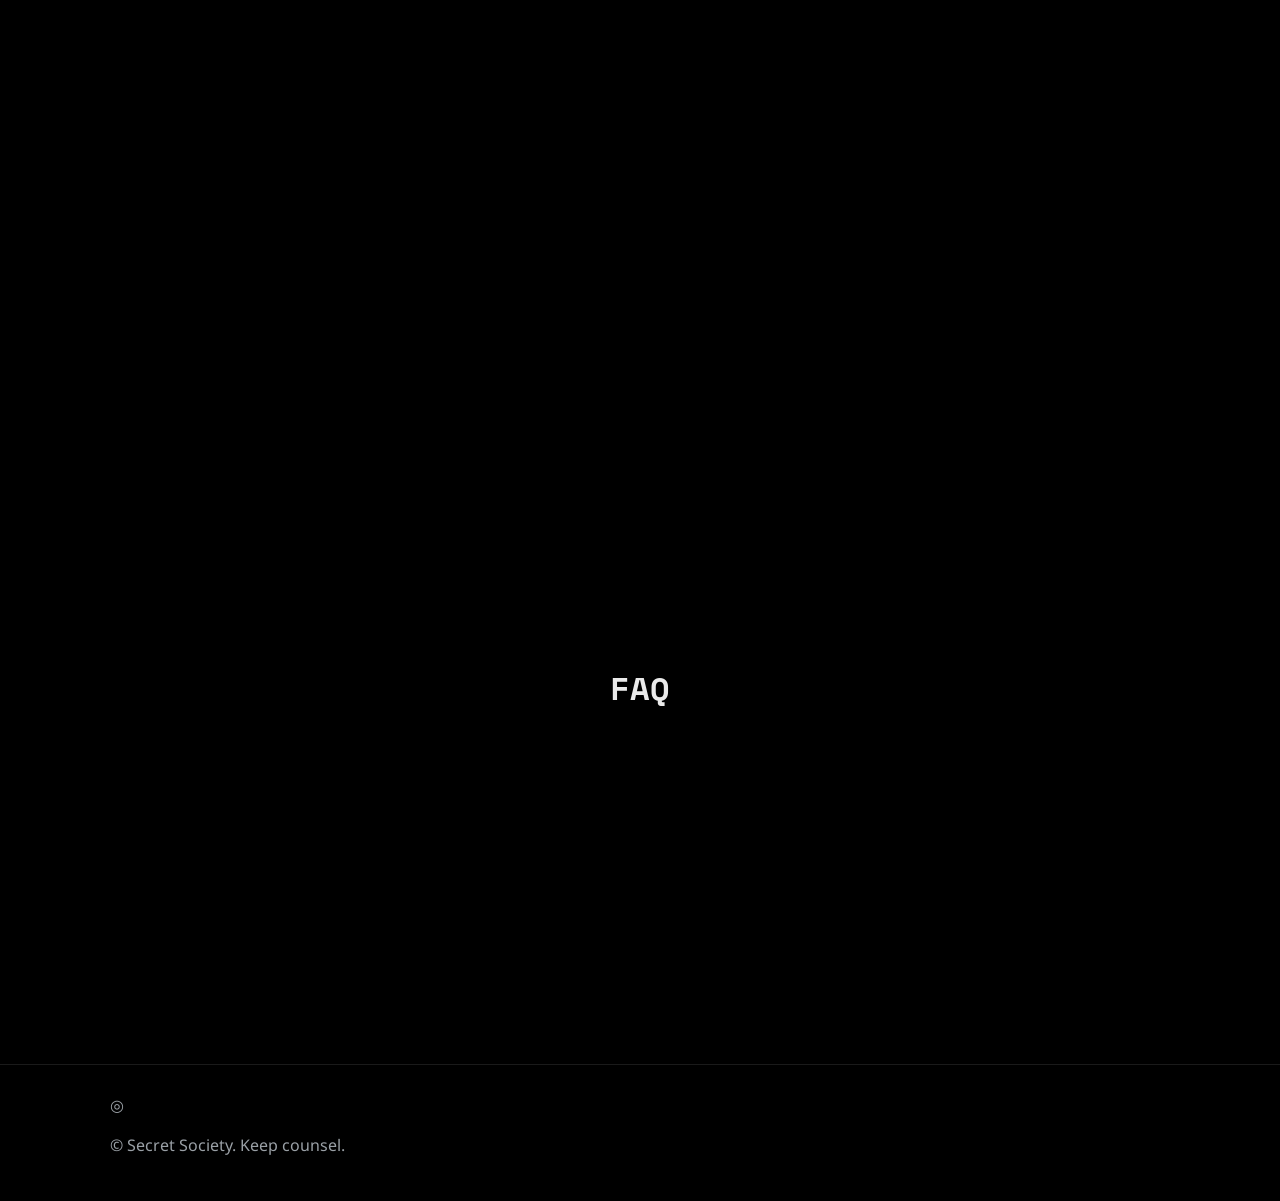
==== commit 8473d0f8: "v49: there you go add this photo as the sigil" ====
--- a/index.html
+++ b/index.html
@@ -44,7 +44,7 @@
       </div>
       <div class="hero-inner">
         <div class="sigil" aria-hidden="true">
-          <img class="sigil-img" src="./circular-sigil.png" alt="Society Sigil">
+          <img class="sigil-img" src="/a/69d4c2d3-9030-445e-a2ca-0c80ee5b38a9" alt="Society Sigil">
         </div>
         <h1 class="headline">
           The first rule is to notice.
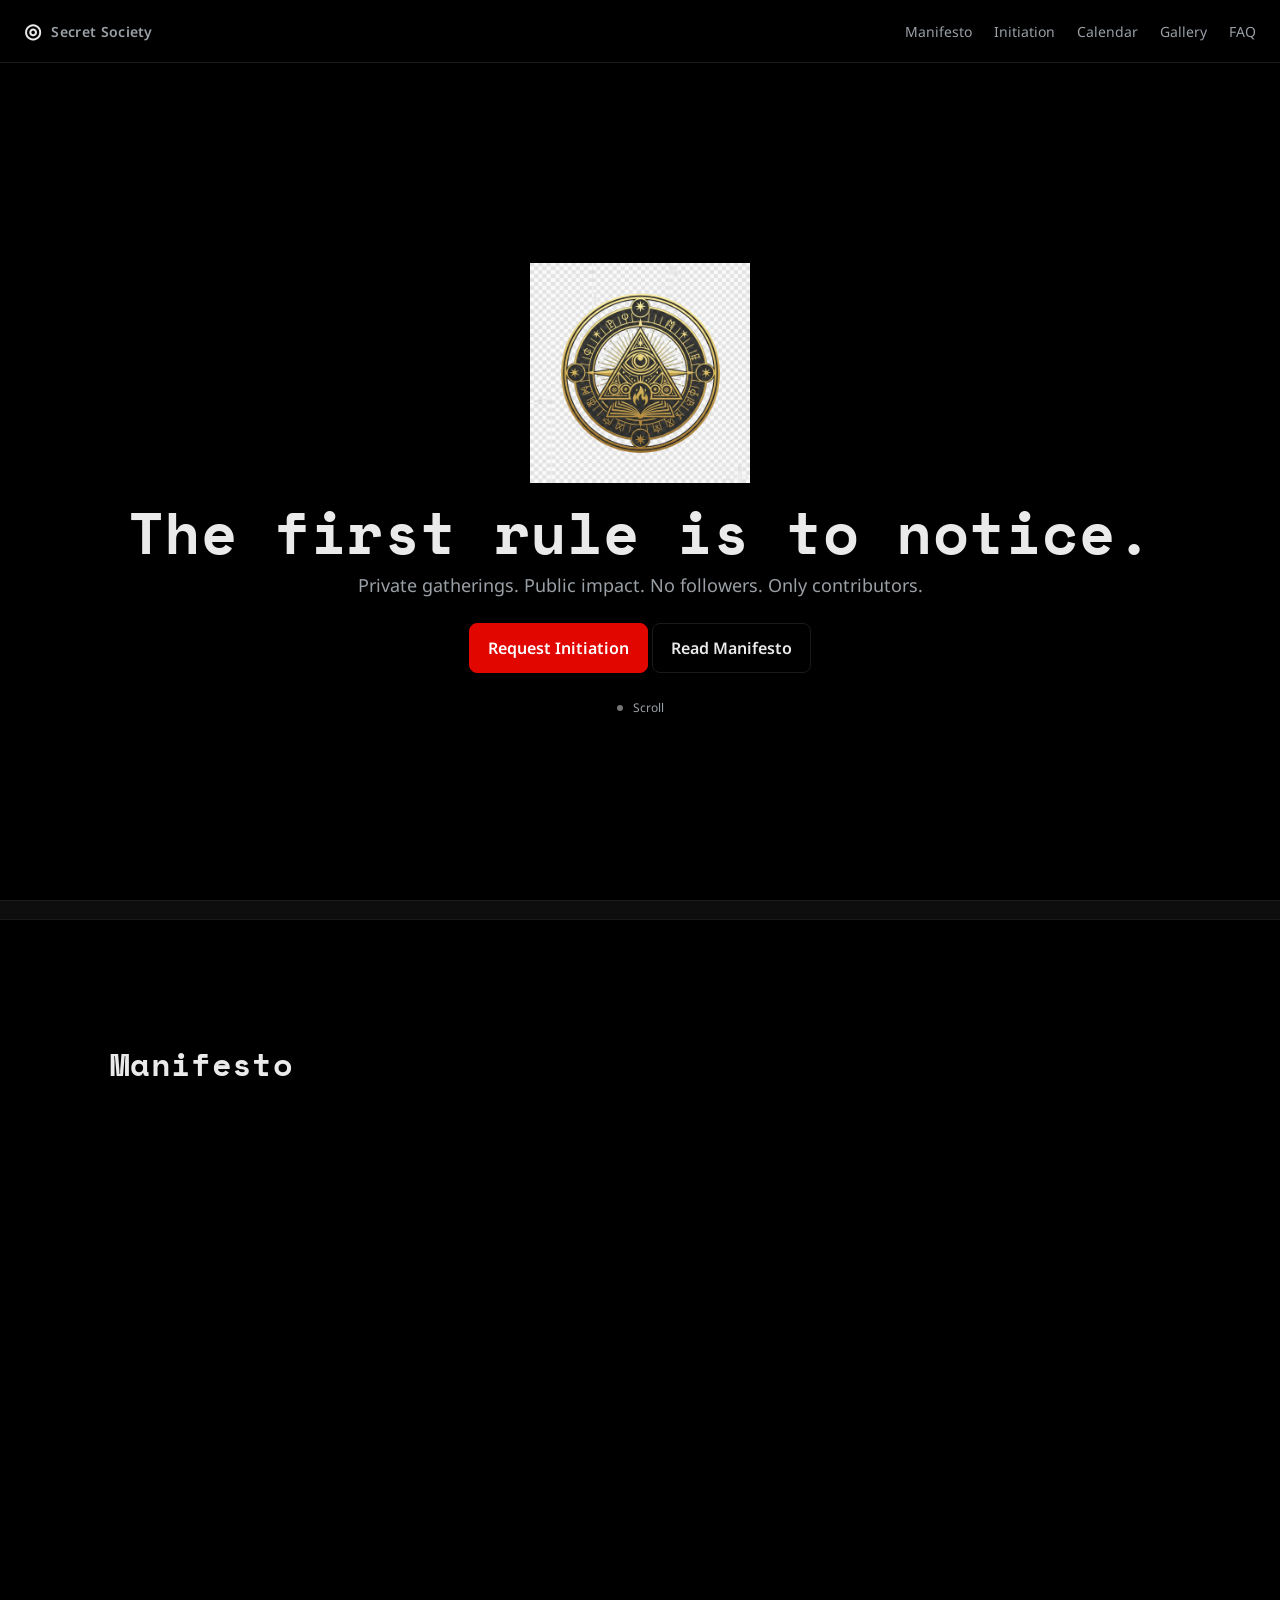
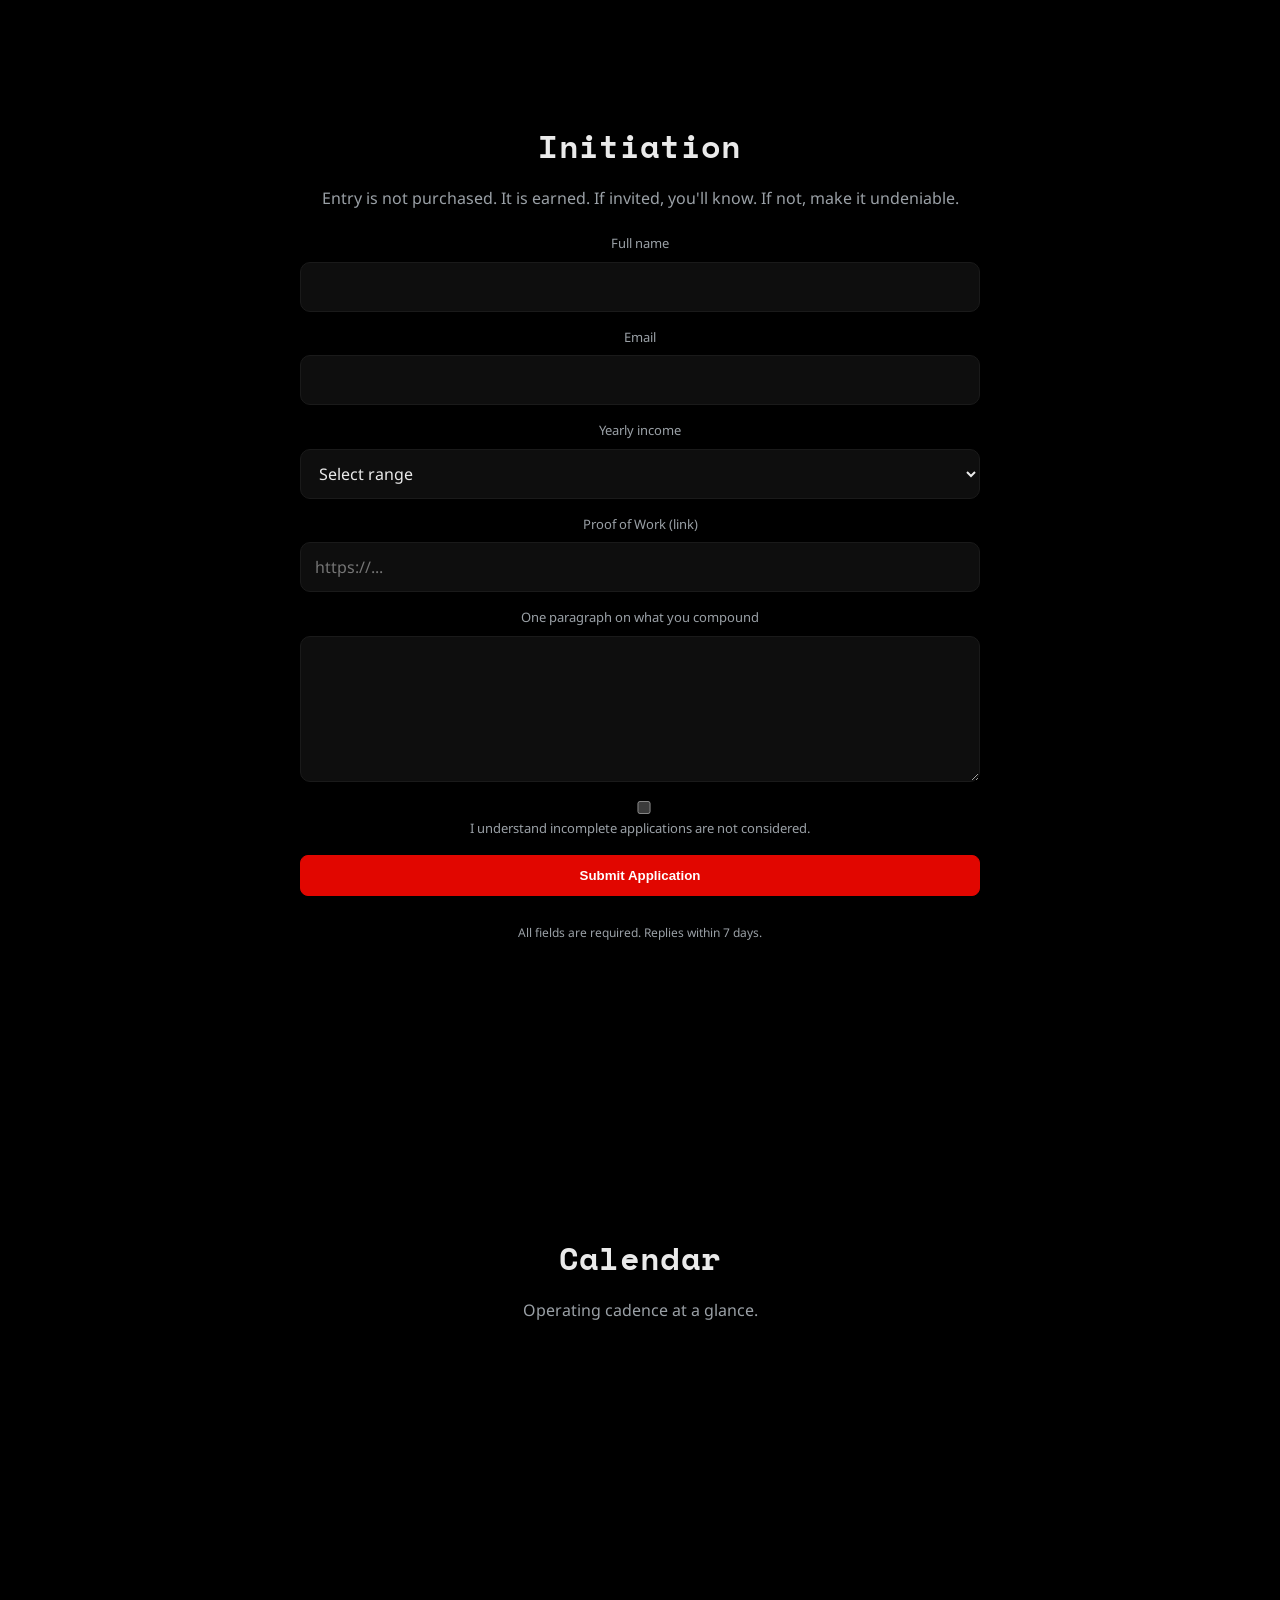
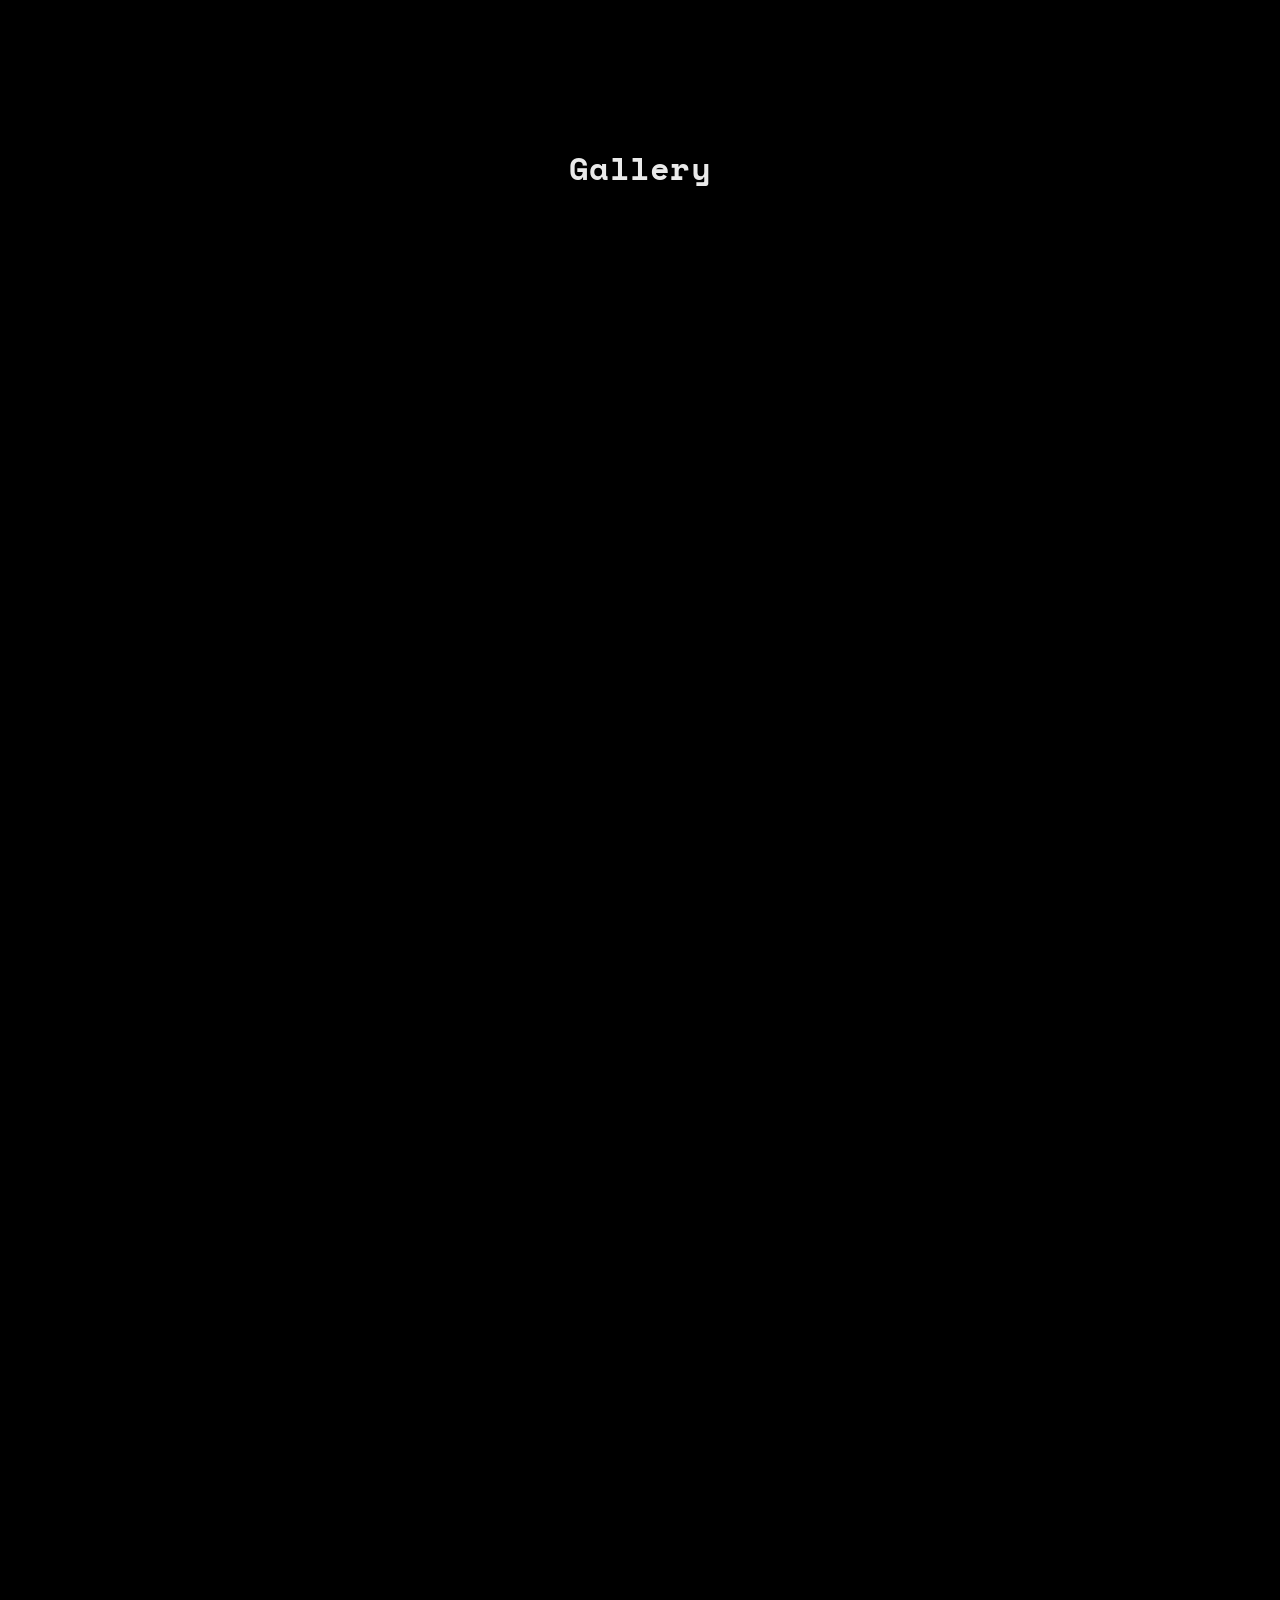
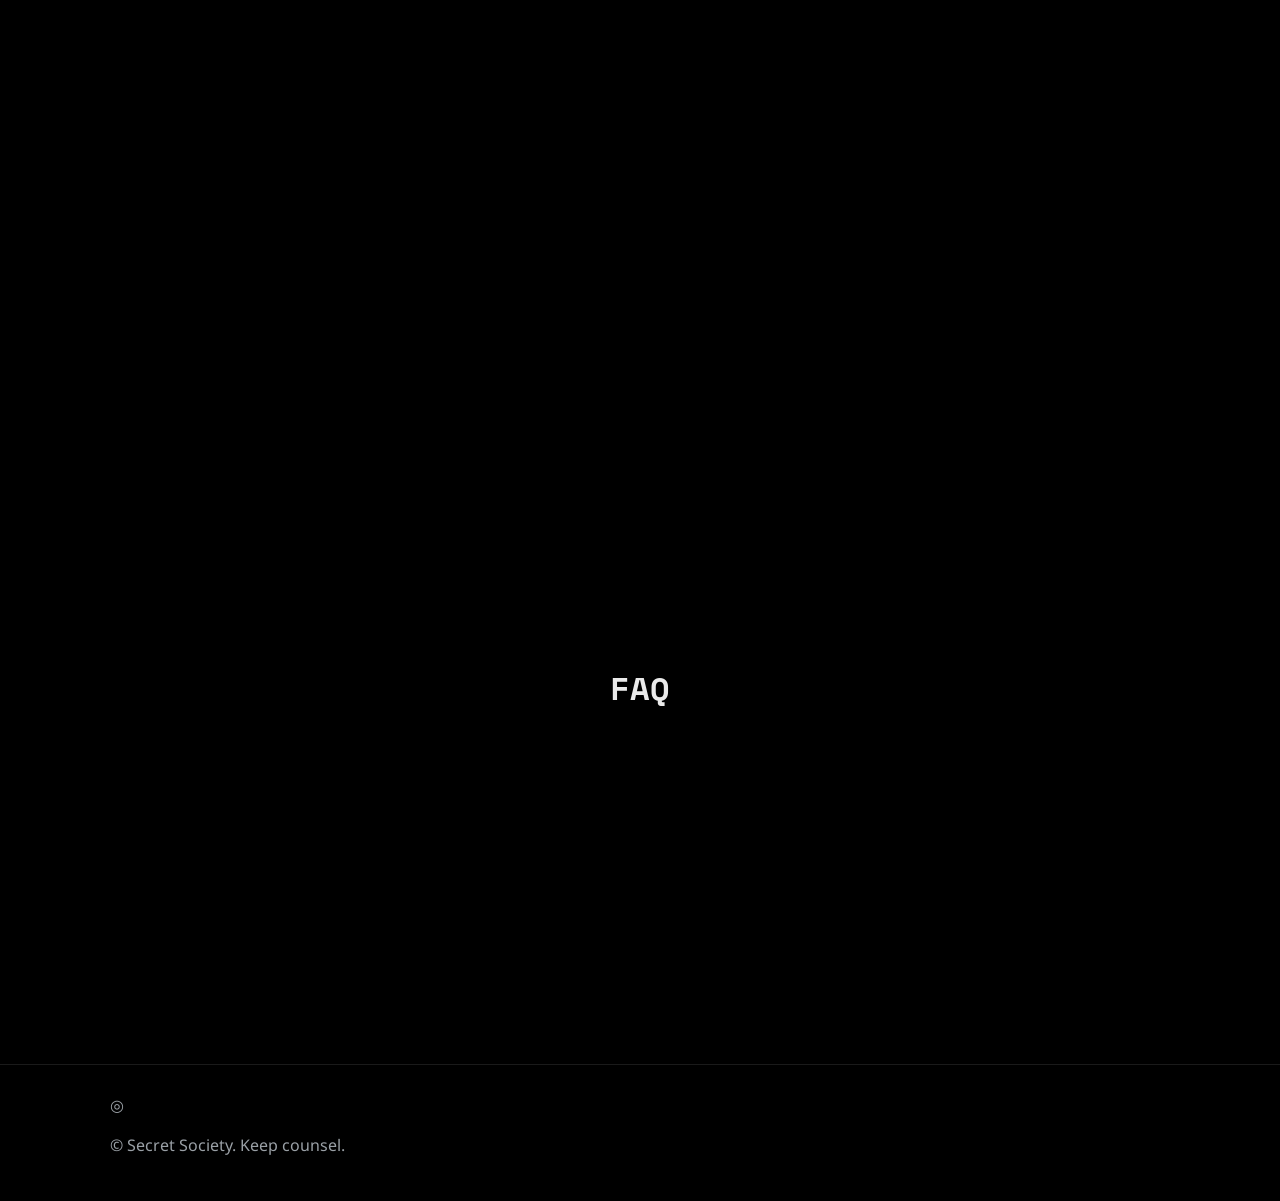
==== commit ccbd220c: "v51: User Selection: <img class="sigil-img" src="./sigil-triangle.png" alt="Society Sigil" w-tid="59" ====
--- a/index.html
+++ b/index.html
@@ -44,7 +44,7 @@
       </div>
       <div class="hero-inner">
         <div class="sigil" aria-hidden="true">
-          <img class="sigil-img" src="/a/69d4c2d3-9030-445e-a2ca-0c80ee5b38a9" alt="Society Sigil">
+          <img class="sigil-img" src="./sigil.png" alt="Society Sigil">
         </div>
         <h1 class="headline">
           The first rule is to notice.
